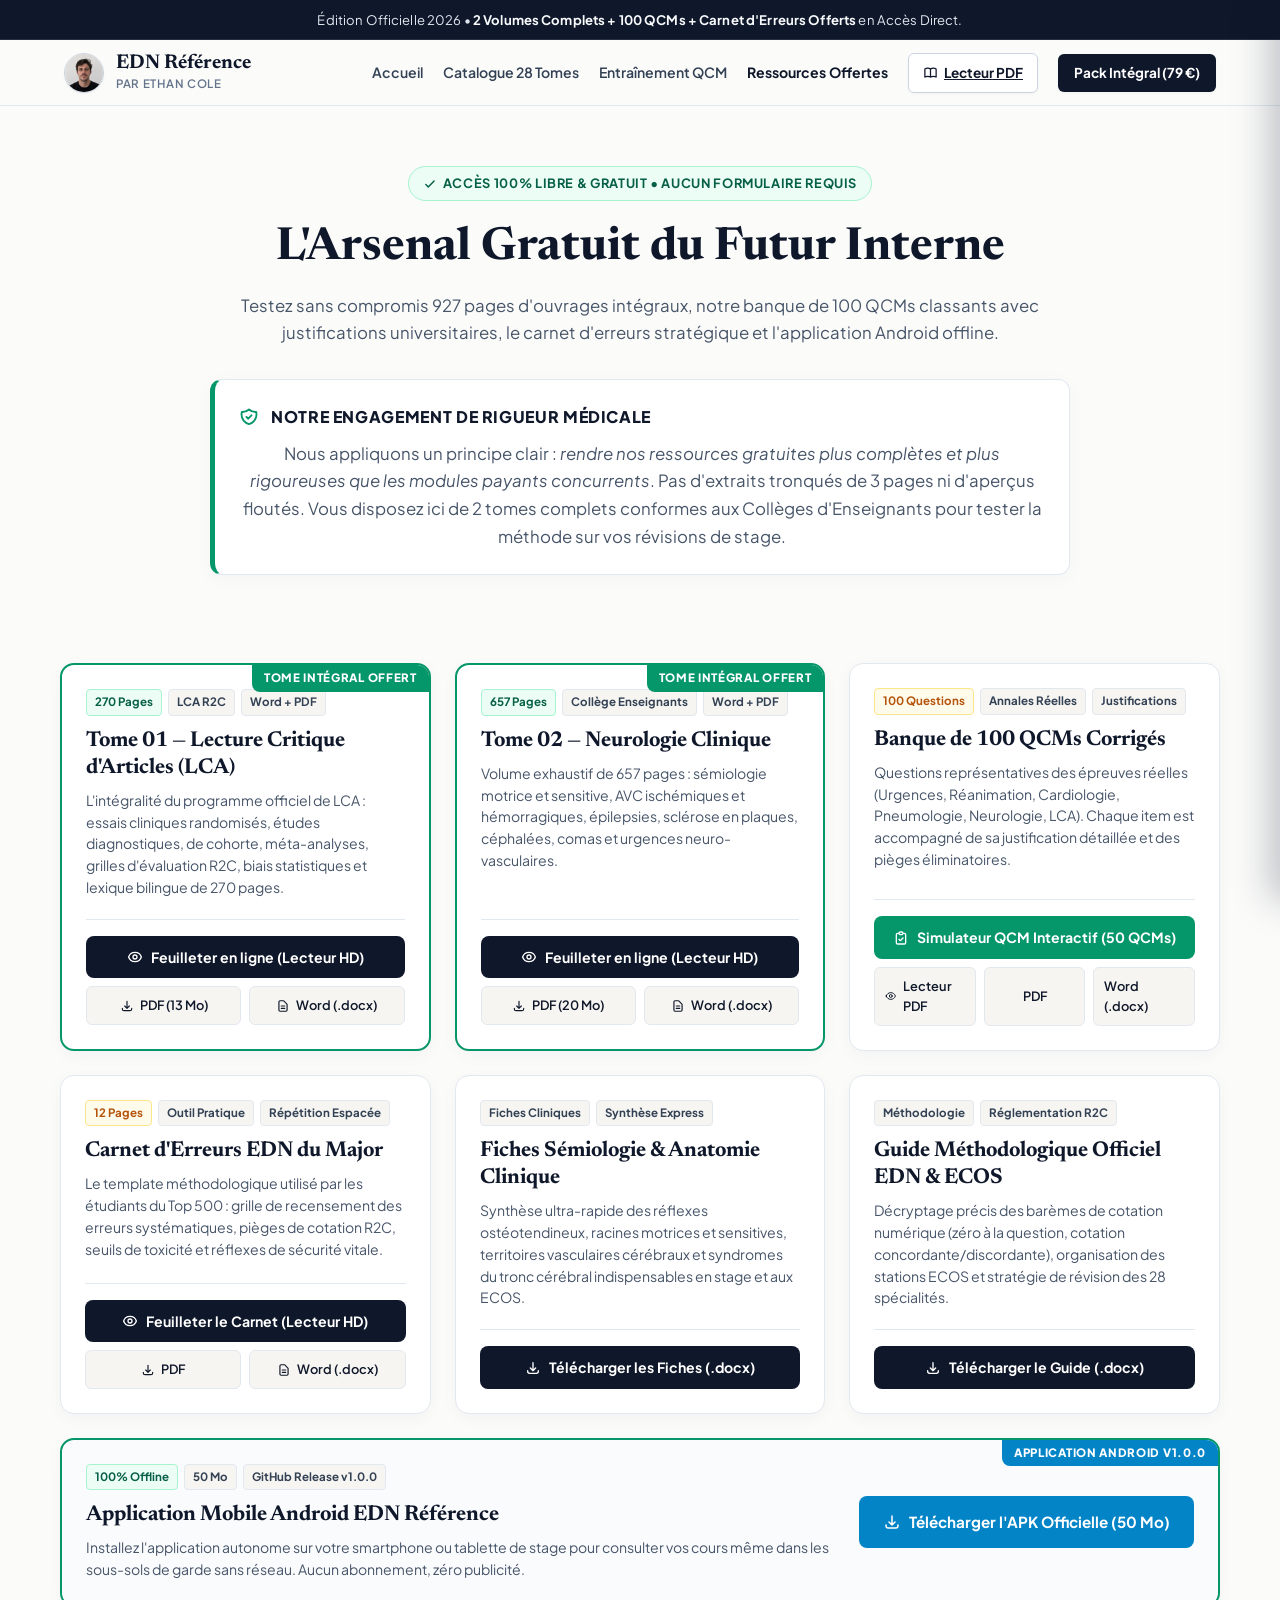
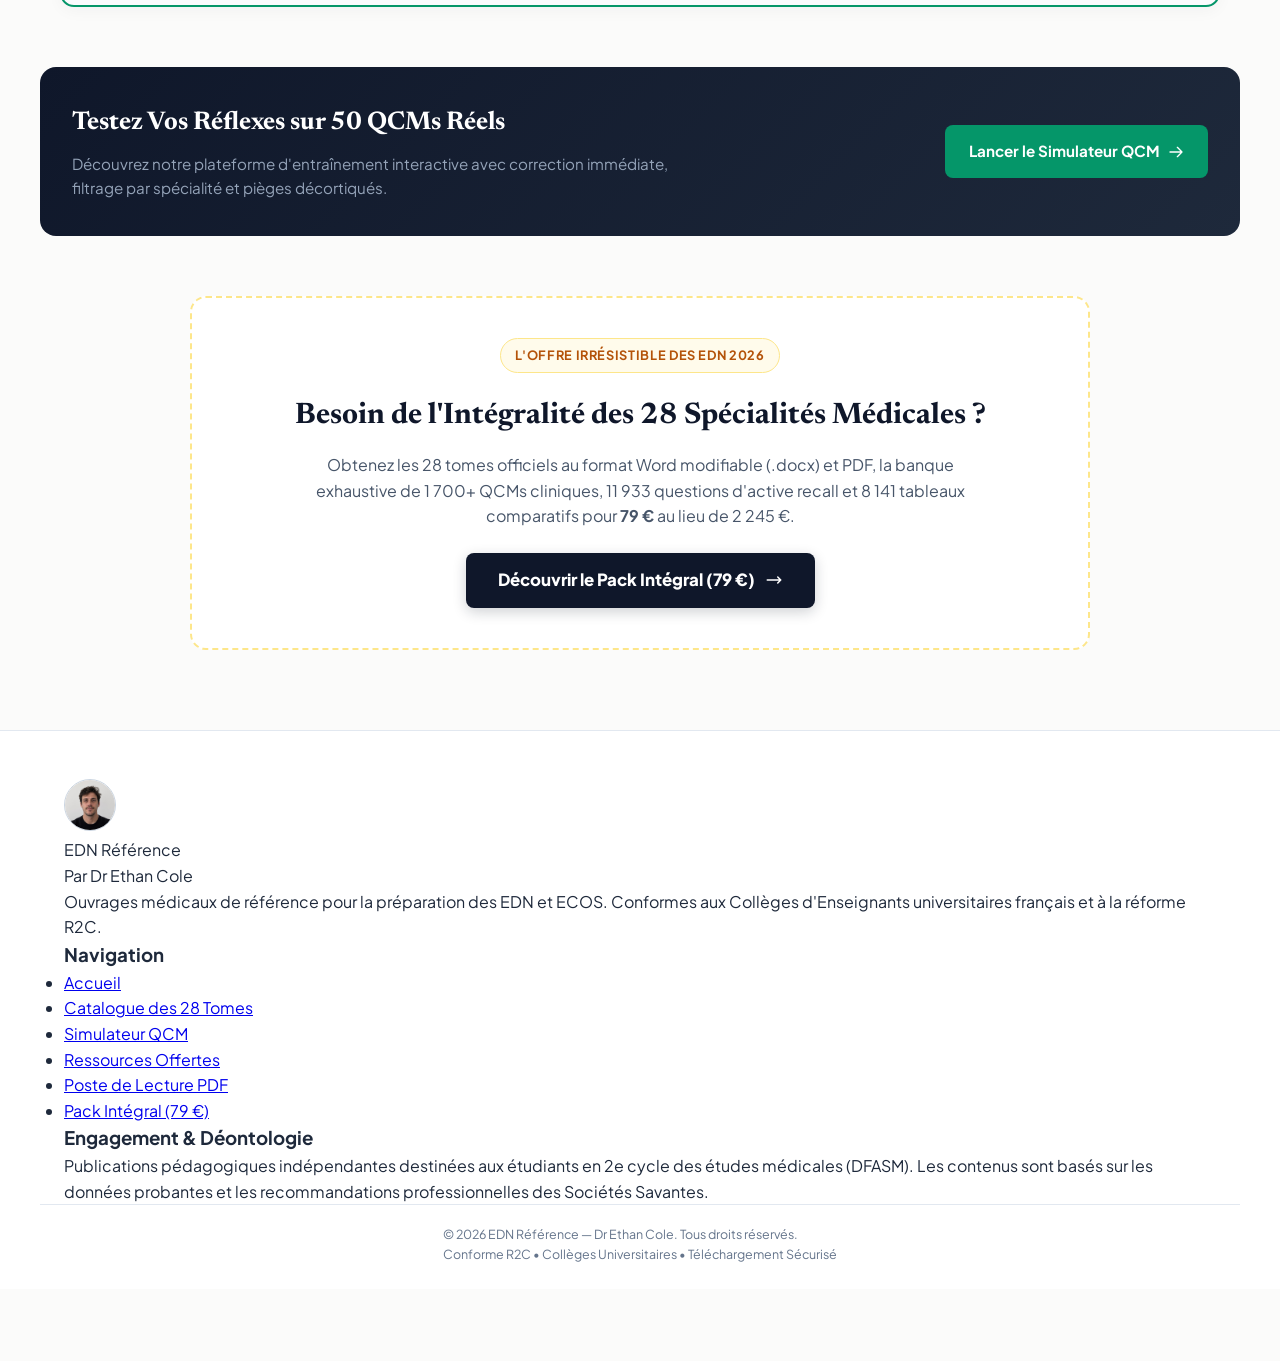
==== gratuit.html @ 56cd0f2c "feat: complete multi-page architecture with dedicated reader, catalogue, qcm, gratuit, and Hormozi p" ====
<!DOCTYPE html>
<html lang="fr">
<head>
  <meta charset="UTF-8">
  <meta name="viewport" content="width=device-width, initial-scale=1.0">
  <title>Ressources Médicales Gratuites EDN & ECOS 2026 | Ethan Cole</title>
  <meta name="description" content="Téléchargez gratuitement 2 tomes intégraux (Tome 1 LCA 270p, Tome 2 Neurologie 657p), la banque de 100 QCMs corrigés, le carnet d'erreurs et l'APK Android hors-ligne.">
  <link rel="canonical" href="https://edn-store.vercel.app/gratuit">
  <meta name="robots" content="index, follow">

  <!-- Favicon -->
  <link rel="icon" type="image/x-icon" href="/favicon.ico">

  <!-- Open Graph -->
  <meta property="og:type" content="website">
  <meta property="og:url" content="https://edn-store.vercel.app/gratuit">
  <meta property="og:title" content="Ressources Médicales Gratuites EDN & ECOS 2026 — 2 Tomes Offerts">
  <meta property="og:description" content="2 volumes intégraux conformes aux Collèges (LCA 270p + Neuro 657p), 100 QCMs classants et Carnet d'Erreurs en téléchargement libre.">
  <meta property="og:image" content="https://edn-store.vercel.app/logo.jpg">

  <!-- Fonts -->
  <link rel="preconnect" href="https://fonts.googleapis.com">
  <link rel="preconnect" href="https://fonts.gstatic.com" crossorigin>
  <link href="https://fonts.googleapis.com/css2?family=Newsreader:ital,opsz,wght@0,6..72,400;0,6..72,600;0,6..72,700;1,6..72,400&family=Plus+Jakarta+Sans:wght@400;500;600;700;800&display=swap" rel="stylesheet">

  <link rel="stylesheet" href="style.css">

  <style>
    .free-hero {
      text-align: center;
      padding: 60px 20px 40px;
      max-width: 900px;
      margin: 0 auto;
    }
    .free-badge-pill {
      display: inline-flex;
      align-items: center;
      gap: 6px;
      background: var(--emerald-light);
      color: var(--emerald-dark);
      border: 1px solid var(--emerald-border);
      padding: 6px 14px;
      border-radius: 20px;
      font-size: 0.8rem;
      font-weight: 700;
      text-transform: uppercase;
      letter-spacing: 0.05em;
      margin-bottom: 20px;
    }
    .free-hero h1 {
      font-family: var(--font-serif);
      font-size: clamp(2rem, 4vw, 2.85rem);
      color: var(--navy);
      font-weight: 700;
      line-height: 1.2;
      margin-bottom: 16px;
    }
    .free-hero p {
      font-size: 1.05rem;
      color: var(--ink-muted);
      line-height: 1.65;
    }

    .hormozi-callout {
      background: #FFFFFF;
      border: 1.5px solid var(--border);
      border-left: 5px solid var(--emerald);
      border-radius: 12px;
      padding: 24px;
      margin: 32px auto 48px;
      max-width: 960px;
      box-shadow: 0 4px 20px rgba(0,0,0,0.03);
    }
    .hormozi-callout-header {
      display: flex;
      align-items: center;
      gap: 12px;
      margin-bottom: 10px;
    }
    .hormozi-callout-title {
      font-weight: 800;
      color: var(--navy);
      font-size: 1rem;
      text-transform: uppercase;
      letter-spacing: 0.04em;
    }
    .hormozi-callout-text {
      color: var(--ink-muted);
      font-size: 0.92rem;
      line-height: 1.6;
    }

    .free-grid {
      display: grid;
      grid-template-columns: repeat(auto-fill, minmax(320px, 1fr));
      gap: 24px;
      max-width: 1200px;
      margin: 0 auto 60px;
      padding: 0 20px;
    }

    .free-card {
      background: var(--bg-card);
      border: 1px solid var(--border);
      border-radius: 14px;
      overflow: hidden;
      display: flex;
      flex-direction: column;
      box-shadow: 0 4px 16px rgba(15, 23, 42, 0.04);
      transition: transform 0.2s ease, box-shadow 0.2s ease, border-color 0.2s ease;
    }
    .free-card:hover {
      transform: translateY(-3px);
      box-shadow: 0 10px 28px rgba(15, 23, 42, 0.08);
      border-color: var(--border-dark);
    }
    .free-card.featured-card {
      border: 2px solid var(--emerald);
      position: relative;
    }
    .featured-badge-top {
      background: var(--emerald);
      color: #FFFFFF;
      font-size: 0.72rem;
      font-weight: 800;
      text-transform: uppercase;
      letter-spacing: 0.06em;
      padding: 4px 12px;
      position: absolute;
      top: 0;
      right: 0;
      border-bottom-left-radius: 8px;
    }

    .free-card-body {
      padding: 24px;
      display: flex;
      flex-direction: column;
      flex: 1;
    }
    .free-card-tags {
      display: flex;
      flex-wrap: wrap;
      gap: 6px;
      margin-bottom: 12px;
    }
    .free-tag {
      font-size: 0.72rem;
      font-weight: 700;
      padding: 3px 8px;
      border-radius: 4px;
      background: var(--bg-subtle);
      color: var(--navy-muted);
      border: 1px solid var(--border);
    }
    .free-tag.tag-emerald {
      background: var(--emerald-light);
      color: var(--emerald-dark);
      border-color: var(--emerald-border);
    }
    .free-tag.tag-gold {
      background: var(--gold-light);
      color: var(--gold);
      border-color: var(--gold-border);
    }

    .free-card-title {
      font-family: var(--font-serif);
      font-size: 1.35rem;
      font-weight: 700;
      color: var(--navy);
      line-height: 1.25;
      margin-bottom: 8px;
    }
    .free-card-desc {
      font-size: 0.88rem;
      color: var(--ink-muted);
      line-height: 1.55;
      margin-bottom: 20px;
      flex: 1;
    }

    .free-card-actions {
      display: flex;
      flex-direction: column;
      gap: 8px;
      border-top: 1px solid var(--border);
      padding-top: 16px;
    }
    .btn-free-read {
      display: inline-flex;
      align-items: center;
      justify-content: center;
      gap: 8px;
      background: var(--navy);
      color: #FFFFFF;
      font-weight: 700;
      font-size: 0.88rem;
      padding: 10px 16px;
      border-radius: 8px;
      text-decoration: none;
      transition: background 0.15s ease;
    }
    .btn-free-read:hover {
      background: var(--navy-light);
      color: #FFFFFF;
    }
    .btn-free-download-row {
      display: flex;
      gap: 8px;
    }
    .btn-free-dl {
      flex: 1;
      display: inline-flex;
      align-items: center;
      justify-content: center;
      gap: 6px;
      background: var(--bg-subtle);
      border: 1px solid var(--border);
      color: var(--navy);
      font-weight: 600;
      font-size: 0.8rem;
      padding: 8px 10px;
      border-radius: 6px;
      text-decoration: none;
      transition: all 0.15s ease;
    }
    .btn-free-dl:hover {
      background: #FFFFFF;
      border-color: var(--border-dark);
      color: var(--navy);
    }

    .banner-qcm-bridge {
      background: linear-gradient(135deg, #0F172A 0%, #1E293B 100%);
      color: #FFFFFF;
      border-radius: 16px;
      padding: 36px 32px;
      margin: 0 auto 60px;
      max-width: 1200px;
      display: flex;
      align-items: center;
      justify-content: space-between;
      gap: 24px;
      flex-wrap: wrap;
    }
    .banner-qcm-bridge h2 {
      font-family: var(--font-serif);
      font-size: 1.6rem;
      margin-bottom: 8px;
      color: #FFFFFF;
    }
    .banner-qcm-bridge p {
      color: #94A3B8;
      font-size: 0.95rem;
      max-width: 600px;
    }
    .btn-bridge-action {
      background: var(--emerald);
      color: #FFFFFF;
      font-weight: 700;
      font-size: 0.95rem;
      padding: 14px 24px;
      border-radius: 8px;
      text-decoration: none;
      display: inline-flex;
      align-items: center;
      gap: 8px;
      transition: background 0.15s ease;
    }
    .btn-bridge-action:hover {
      background: var(--emerald-dark);
      color: #FFFFFF;
    }

    .bridge-to-pack {
      background: #FFFFFF;
      border: 2px dashed var(--gold-border);
      border-radius: 16px;
      padding: 40px 28px;
      text-align: center;
      max-width: 900px;
      margin: 0 auto 80px;
    }
    .bridge-to-pack h2 {
      font-family: var(--font-serif);
      font-size: 1.85rem;
      color: var(--navy);
      margin-bottom: 12px;
    }
    .bridge-to-pack p {
      color: var(--ink-muted);
      font-size: 1rem;
      max-width: 680px;
      margin: 0 auto 24px;
      line-height: 1.6;
    }
    .btn-pack-highlight {
      display: inline-flex;
      align-items: center;
      gap: 10px;
      background: var(--navy);
      color: #FFFFFF;
      font-size: 1.05rem;
      font-weight: 800;
      padding: 14px 32px;
      border-radius: 8px;
      text-decoration: none;
      box-shadow: 0 4px 14px rgba(15, 23, 42, 0.2);
      transition: all 0.15s ease;
    }
    .btn-pack-highlight:hover {
      background: var(--navy-light);
      transform: translateY(-2px);
      box-shadow: 0 6px 20px rgba(15, 23, 42, 0.25);
    }
  </style>
</head>
<body>

  <!-- Top Announcement Bar -->
  <div class="top-announcement">
    Édition Officielle 2026 • <strong>2 Volumes Complets + 100 QCMs + Carnet d'Erreurs Offerts</strong> en Accès Direct.
  </div>

  <!-- Header -->
  <header>
    <div class="header-inner">
      <a href="index.html" class="brand-link">
        <img src="logo.jpg" alt="Ethan Cole" class="brand-avatar">
        <div class="brand-meta">
          <span class="brand-name">EDN Référence</span>
          <span class="brand-sub">Par Ethan Cole</span>
        </div>
      </a>
      <nav class="header-nav">
        <a href="index.html" class="nav-link">Accueil</a>
        <a href="catalogue.html" class="nav-link">Catalogue 28 Tomes</a>
        <a href="qcm.html" class="nav-link">Entraînement QCM</a>
        <a href="gratuit.html" class="nav-link active" style="color: var(--navy); font-weight: 700;">Ressources Offertes</a>
        <a href="reader.html?doc=EDN-Tome-01-LCA-Offert.pdf" class="btn-header-pdf">
          <svg width="15" height="15" fill="none" stroke="currentColor" stroke-width="2" viewBox="0 0 24 24"><path stroke-linecap="round" stroke-linejoin="round" d="M12 6.253v13m0-13C10.832 5.477 9.246 5 7.5 5S4.168 5.477 3 6.253v13C4.168 18.477 5.754 18 7.5 18s3.332.477 4.5 1.253m0-13C13.168 5.477 14.754 5 16.5 5c1.747 0 3.332.477 4.5 1.253v13C19.832 18.477 18.247 18 16.5 18c-1.746 0-3.332.477-4.5 1.253"/></svg>
          Lecteur PDF
        </a>
        <a href="pack.html" class="btn-header-bundle">
          Pack Intégral (79 €)
        </a>
      </nav>
      <button class="mobile-menu-toggle" id="mobileMenuToggle" aria-label="Ouvrir le menu de navigation" aria-expanded="false" onclick="toggleMobileDrawer()">
        <span class="hamburger-line"></span>
        <span class="hamburger-line"></span>
        <span class="hamburger-line"></span>
      </button>
    </div>
  </header>

  <!-- Mobile Drawer Backdrop -->
  <div class="mobile-drawer-backdrop" id="mobileDrawerBackdrop" onclick="closeMobileDrawer()"></div>
  <aside class="mobile-drawer" id="mobileDrawer" role="dialog" aria-modal="true" aria-label="Menu de navigation mobile">
    <div class="mobile-drawer-header">
      <div class="brand-meta">
        <span class="brand-name">EDN Référence</span>
        <span class="brand-sub">Par Ethan Cole</span>
      </div>
      <button class="mobile-drawer-close" onclick="closeMobileDrawer()" aria-label="Fermer le menu">&times;</button>
    </div>
    <nav class="mobile-drawer-links">
      <a href="index.html" class="mobile-nav-link" onclick="closeMobileDrawer()">Accueil</a>
      <a href="catalogue.html" class="mobile-nav-link" onclick="closeMobileDrawer()">Catalogue 28 Tomes</a>
      <a href="qcm.html" class="mobile-nav-link" onclick="closeMobileDrawer()">Entraînement QCM</a>
      <a href="gratuit.html" class="mobile-nav-link active" onclick="closeMobileDrawer()">Ressources Offertes</a>
      <a href="reader.html?doc=EDN-Tome-01-LCA-Offert.pdf" class="mobile-nav-pdf-btn" onclick="closeMobileDrawer()">Lecteur PDF Intégré</a>
    </nav>
    <div style="padding: 20px 18px; border-top: 1px solid var(--border);">
      <a href="pack.html" class="btn-header-bundle" style="width: 100%; justify-content: center; padding: 12px;">Pack Intégral (79 €)</a>
      <p style="font-size: 0.75rem; color: var(--ink-faint); text-align: center; margin-top: 10px;">Accès Immédiat • 28 Tomes Word + PDF</p>
    </div>
  </aside>

  <!-- Hero Section -->
  <section class="free-hero">
    <div class="free-badge-pill">
      <svg width="14" height="14" fill="none" stroke="currentColor" stroke-width="2.5" viewBox="0 0 24 24"><path stroke-linecap="round" stroke-linejoin="round" d="M5 13l4 4L19 7"/></svg>
      Accès 100% Libre & Gratuit • Aucun Formulaire Requis
    </div>
    <h1>L'Arsenal Gratuit du Futur Interne</h1>
    <p>
      Testez sans compromis 927 pages d'ouvrages intégraux, notre banque de 100 QCMs classants avec justifications universitaires, le carnet d'erreurs stratégique et l'application Android offline.
    </p>

    <!-- Hormozi Value Principle -->
    <div class="hormozi-callout">
      <div class="hormozi-callout-header">
        <svg width="20" height="20" fill="none" stroke="var(--emerald)" stroke-width="2.2" viewBox="0 0 24 24"><path stroke-linecap="round" stroke-linejoin="round" d="M9 12l2 2 4-4m5.618-4.016A11.955 11.955 0 0112 2.944a11.955 11.955 0 01-8.618 3.04A12.02 12.02 0 003 9c0 5.591 3.824 10.29 9 11.622 5.176-1.332 9-6.03 9-11.622 0-1.042-.133-2.052-.382-3.016z"/></svg>
        <span class="hormozi-callout-title">Notre Engagement de Rigueur Médicale</span>
      </div>
      <p class="hormozi-callout-text">
        Nous appliquons un principe clair : <em>rendre nos ressources gratuites plus complètes et plus rigoureuses que les modules payants concurrents</em>. Pas d'extraits tronqués de 3 pages ni d'aperçus floutés. Vous disposez ici de 2 tomes complets conformes aux Collèges d'Enseignants pour tester la méthode sur vos révisions de stage.
      </p>
    </div>
  </section>

  <!-- Free Resources Grid -->
  <main class="free-grid" id="freeGrid">

    <!-- Card 1: Tome 1 LCA -->
    <div class="free-card featured-card">
      <span class="featured-badge-top">Tome Intégral Offert</span>
      <div class="free-card-body">
        <div class="free-card-tags">
          <span class="free-tag tag-emerald">270 Pages</span>
          <span class="free-tag">LCA R2C</span>
          <span class="free-tag">Word + PDF</span>
        </div>
        <h2 class="free-card-title">Tome 01 — Lecture Critique d'Articles (LCA)</h2>
        <p class="free-card-desc">
          L'intégralité du programme officiel de LCA : essais cliniques randomisés, études diagnostiques, de cohorte, méta-analyses, grilles d'évaluation R2C, biais statistiques et lexique bilingue de 270 pages.
        </p>
        <div class="free-card-actions">
          <a href="reader.html?doc=EDN-Tome-01-LCA-Offert.pdf" class="btn-free-read">
            <svg width="16" height="16" fill="none" stroke="currentColor" stroke-width="2" viewBox="0 0 24 24"><path stroke-linecap="round" stroke-linejoin="round" d="M15 12a3 3 0 11-6 0 3 3 0 016 0z"/><path stroke-linecap="round" stroke-linejoin="round" d="M2.458 12C3.732 7.943 7.523 5 12 5c4.478 0 8.268 2.943 9.542 7-1.274 4.057-5.064 7-9.542 7-4.477 0-8.268-2.943-9.542-7z"/></svg>
            Feuilleter en ligne (Lecteur HD)
          </a>
          <div class="btn-free-download-row">
            <a href="EDN-Tome-01-LCA-Offert.pdf" download class="btn-free-dl" title="Télécharger le PDF">
              <svg width="14" height="14" fill="none" stroke="currentColor" stroke-width="2" viewBox="0 0 24 24"><path stroke-linecap="round" stroke-linejoin="round" d="M4 16v1a3 3 0 003 3h10a3 3 0 003-3v-1m-4-4l-4 4m0 0l-4-4m4 4V4"/></svg>
              PDF (13 Mo)
            </a>
            <a href="EDN-Tome-01-LCA-Offert.docx" download class="btn-free-dl" title="Télécharger le Word modifiable">
              <svg width="14" height="14" fill="none" stroke="currentColor" stroke-width="2" viewBox="0 0 24 24"><path stroke-linecap="round" stroke-linejoin="round" d="M9 12h6m-6 4h6m2 5H7a2 2 0 01-2-2V5a2 2 0 012-2h5.586a1 1 0 01.707.293l5.414 5.414a1 1 0 01.293.707V19a2 2 0 01-2 2z"/></svg>
              Word (.docx)
            </a>
          </div>
        </div>
      </div>
    </div>

    <!-- Card 2: Tome 2 Neurologie -->
    <div class="free-card featured-card">
      <span class="featured-badge-top">Tome Intégral Offert</span>
      <div class="free-card-body">
        <div class="free-card-tags">
          <span class="free-tag tag-emerald">657 Pages</span>
          <span class="free-tag">Collège Enseignants</span>
          <span class="free-tag">Word + PDF</span>
        </div>
        <h2 class="free-card-title">Tome 02 — Neurologie Clinique</h2>
        <p class="free-card-desc">
          Volume exhaustif de 657 pages : sémiologie motrice et sensitive, AVC ischémiques et hémorragiques, épilepsies, sclérose en plaques, céphalées, comas et urgences neuro-vasculaires.
        </p>
        <div class="free-card-actions">
          <a href="reader.html?doc=EDN-Tome-02-Neurologie-Offert.pdf" class="btn-free-read">
            <svg width="16" height="16" fill="none" stroke="currentColor" stroke-width="2" viewBox="0 0 24 24"><path stroke-linecap="round" stroke-linejoin="round" d="M15 12a3 3 0 11-6 0 3 3 0 016 0z"/><path stroke-linecap="round" stroke-linejoin="round" d="M2.458 12C3.732 7.943 7.523 5 12 5c4.478 0 8.268 2.943 9.542 7-1.274 4.057-5.064 7-9.542 7-4.477 0-8.268-2.943-9.542-7z"/></svg>
            Feuilleter en ligne (Lecteur HD)
          </a>
          <div class="btn-free-download-row">
            <a href="EDN-Tome-02-Neurologie-Offert.pdf" download class="btn-free-dl" title="Télécharger le PDF">
              <svg width="14" height="14" fill="none" stroke="currentColor" stroke-width="2" viewBox="0 0 24 24"><path stroke-linecap="round" stroke-linejoin="round" d="M4 16v1a3 3 0 003 3h10a3 3 0 003-3v-1m-4-4l-4 4m0 0l-4-4m4 4V4"/></svg>
              PDF (20 Mo)
            </a>
            <a href="EDN-Tome-02-Neurologie-Offert.docx" download class="btn-free-dl" title="Télécharger le Word modifiable">
              <svg width="14" height="14" fill="none" stroke="currentColor" stroke-width="2" viewBox="0 0 24 24"><path stroke-linecap="round" stroke-linejoin="round" d="M9 12h6m-6 4h6m2 5H7a2 2 0 01-2-2V5a2 2 0 012-2h5.586a1 1 0 01.707.293l5.414 5.414a1 1 0 01.293.707V19a2 2 0 01-2 2z"/></svg>
              Word (.docx)
            </a>
          </div>
        </div>
      </div>
    </div>

    <!-- Card 3: 100 QCMs Corrigés -->
    <div class="free-card">
      <div class="free-card-body">
        <div class="free-card-tags">
          <span class="free-tag tag-gold">100 Questions</span>
          <span class="free-tag">Annales Réelles</span>
          <span class="free-tag">Justifications</span>
        </div>
        <h2 class="free-card-title">Banque de 100 QCMs Corrigés</h2>
        <p class="free-card-desc">
          Questions représentatives des épreuves réelles (Urgences, Réanimation, Cardiologie, Pneumologie, Neurologie, LCA). Chaque item est accompagné de sa justification détaillée et des pièges éliminatoires.
        </p>
        <div class="free-card-actions">
          <a href="qcm.html" class="btn-free-read" style="background: var(--emerald); border-color: var(--emerald);">
            <svg width="16" height="16" fill="none" stroke="currentColor" stroke-width="2" viewBox="0 0 24 24"><path stroke-linecap="round" stroke-linejoin="round" d="M9 5H7a2 2 0 00-2 2v12a2 2 0 002 2h10a2 2 0 002-2V7a2 2 0 00-2-2h-2M9 5a2 2 0 002 2h2a2 2 0 002-2M9 5a2 2 0 012-2h2a2 2 0 012 2m-6 9l2 2 4-4"/></svg>
            Simulateur QCM Interactif (50 QCMs)
          </a>
          <div class="btn-free-download-row">
            <a href="reader.html?doc=Banque-QCM-100-Questions-Corrigees.pdf" class="btn-free-dl" title="Feuilleter en ligne">
              <svg width="14" height="14" fill="none" stroke="currentColor" stroke-width="2" viewBox="0 0 24 24"><path stroke-linecap="round" stroke-linejoin="round" d="M15 12a3 3 0 11-6 0 3 3 0 016 0z"/><path stroke-linecap="round" stroke-linejoin="round" d="M2.458 12C3.732 7.943 7.523 5 12 5c4.478 0 8.268 2.943 9.542 7-1.274 4.057-5.064 7-9.542 7-4.477 0-8.268-2.943-9.542-7z"/></svg>
              Lecteur PDF
            </a>
            <a href="Banque-QCM-100-Questions-Corrigees.pdf" download class="btn-free-dl" title="Télécharger le PDF">
              PDF
            </a>
            <a href="Banque-QCM-100-Questions-Corrigees.docx" download class="btn-free-dl" title="Télécharger le Word">
              Word (.docx)
            </a>
          </div>
        </div>
      </div>
    </div>

    <!-- Card 4: Carnet d'Erreurs du Major -->
    <div class="free-card">
      <div class="free-card-body">
        <div class="free-card-tags">
          <span class="free-tag tag-gold">12 Pages</span>
          <span class="free-tag">Outil Pratique</span>
          <span class="free-tag">Répétition Espacée</span>
        </div>
        <h2 class="free-card-title">Carnet d'Erreurs EDN du Major</h2>
        <p class="free-card-desc">
          Le template méthodologique utilisé par les étudiants du Top 500 : grille de recensement des erreurs systématiques, pièges de cotation R2C, seuils de toxicité et réflexes de sécurité vitale.
        </p>
        <div class="free-card-actions">
          <a href="reader.html?doc=Carnet-d-Erreurs-EDN-Major-2025.pdf" class="btn-free-read">
            <svg width="16" height="16" fill="none" stroke="currentColor" stroke-width="2" viewBox="0 0 24 24"><path stroke-linecap="round" stroke-linejoin="round" d="M15 12a3 3 0 11-6 0 3 3 0 016 0z"/><path stroke-linecap="round" stroke-linejoin="round" d="M2.458 12C3.732 7.943 7.523 5 12 5c4.478 0 8.268 2.943 9.542 7-1.274 4.057-5.064 7-9.542 7-4.477 0-8.268-2.943-9.542-7z"/></svg>
            Feuilleter le Carnet (Lecteur HD)
          </a>
          <div class="btn-free-download-row">
            <a href="Carnet-d-Erreurs-EDN-Major-2025.pdf" download class="btn-free-dl">
              <svg width="14" height="14" fill="none" stroke="currentColor" stroke-width="2" viewBox="0 0 24 24"><path stroke-linecap="round" stroke-linejoin="round" d="M4 16v1a3 3 0 003 3h10a3 3 0 003-3v-1m-4-4l-4 4m0 0l-4-4m4 4V4"/></svg>
              PDF
            </a>
            <a href="Carnet-d-Erreurs-EDN-Major-2025.docx" download class="btn-free-dl">
              <svg width="14" height="14" fill="none" stroke="currentColor" stroke-width="2" viewBox="0 0 24 24"><path stroke-linecap="round" stroke-linejoin="round" d="M9 12h6m-6 4h6m2 5H7a2 2 0 01-2-2V5a2 2 0 012-2h5.586a1 1 0 01.707.293l5.414 5.414a1 1 0 01.293.707V19a2 2 0 01-2 2z"/></svg>
              Word (.docx)
            </a>
          </div>
        </div>
      </div>
    </div>

    <!-- Card 5: Fiches Sémiologie Neuro -->
    <div class="free-card">
      <div class="free-card-body">
        <div class="free-card-tags">
          <span class="free-tag">Fiches Cliniques</span>
          <span class="free-tag">Synthèse Express</span>
        </div>
        <h2 class="free-card-title">Fiches Sémiologie & Anatomie Clinique</h2>
        <p class="free-card-desc">
          Synthèse ultra-rapide des réflexes ostéotendineux, racines motrices et sensitives, territoires vasculaires cérébraux et syndromes du tronc cérébral indispensables en stage et aux ECOS.
        </p>
        <div class="free-card-actions">
          <a href="Fiches-Anatomie-Semiologie-Neurologie.docx" download class="btn-free-read">
            <svg width="16" height="16" fill="none" stroke="currentColor" stroke-width="2" viewBox="0 0 24 24"><path stroke-linecap="round" stroke-linejoin="round" d="M4 16v1a3 3 0 003 3h10a3 3 0 003-3v-1m-4-4l-4 4m0 0l-4-4m4 4V4"/></svg>
            Télécharger les Fiches (.docx)
          </a>
        </div>
      </div>
    </div>

    <!-- Card 6: Guide Méthodologique EDN & ECOS -->
    <div class="free-card">
      <div class="free-card-body">
        <div class="free-card-tags">
          <span class="free-tag">Méthodologie</span>
          <span class="free-tag">Réglementation R2C</span>
        </div>
        <h2 class="free-card-title">Guide Méthodologique Officiel EDN & ECOS</h2>
        <p class="free-card-desc">
          Décryptage précis des barèmes de cotation numérique (zéro à la question, cotation concordante/discordante), organisation des stations ECOS et stratégie de révision des 28 spécialités.
        </p>
        <div class="free-card-actions">
          <a href="Guide-Methodologique-EDN-ECOS-Offert.docx" download class="btn-free-read">
            <svg width="16" height="16" fill="none" stroke="currentColor" stroke-width="2" viewBox="0 0 24 24"><path stroke-linecap="round" stroke-linejoin="round" d="M4 16v1a3 3 0 003 3h10a3 3 0 003-3v-1m-4-4l-4 4m0 0l-4-4m4 4V4"/></svg>
            Télécharger le Guide (.docx)
          </a>
        </div>
      </div>
    </div>

    <!-- Card 7: Application Android APK -->
    <div class="free-card featured-card" style="grid-column: 1 / -1; background: #FAFBFD;">
      <span class="featured-badge-top" style="background: #0284C7;">Application Android v1.0.0</span>
      <div class="free-card-body" style="display: flex; flex-direction: row; gap: 24px; align-items: center; flex-wrap: wrap;">
        <div style="flex: 1; min-width: 280px;">
          <div class="free-card-tags">
            <span class="free-tag tag-emerald">100% Offline</span>
            <span class="free-tag">50 Mo</span>
            <span class="free-tag">GitHub Release v1.0.0</span>
          </div>
          <h2 class="free-card-title">Application Mobile Android EDN Référence</h2>
          <p class="free-card-desc" style="margin-bottom: 0;">
            Installez l'application autonome sur votre smartphone ou tablette de stage pour consulter vos cours même dans les sous-sols de garde sans réseau. Aucun abonnement, zéro publicité.
          </p>
        </div>
        <div>
          <a href="https://github.com/1khvled/edn-store/releases/download/v1.0.0/EDN-App-Android-Offline.apk" class="btn-free-read" style="background: #0284C7; padding: 14px 24px; font-size: 0.95rem;">
            <svg width="18" height="18" fill="none" stroke="currentColor" stroke-width="2" viewBox="0 0 24 24"><path stroke-linecap="round" stroke-linejoin="round" d="M4 16v1a3 3 0 003 3h10a3 3 0 003-3v-1m-4-4l-4 4m0 0l-4-4m4 4V4"/></svg>
            Télécharger l'APK Officielle (50 Mo)
          </a>
        </div>
      </div>
    </div>

  </main>

  <!-- Interactive QCM Bridge Banner -->
  <section style="padding: 0 20px;">
    <div class="banner-qcm-bridge">
      <div>
        <h2>Testez Vos Réflexes sur 50 QCMs Réels</h2>
        <p>
          Découvrez notre plateforme d'entraînement interactive avec correction immédiate, filtrage par spécialité et pièges décortiqués.
        </p>
      </div>
      <a href="qcm.html" class="btn-bridge-action">
        Lancer le Simulateur QCM
        <svg width="16" height="16" fill="none" stroke="currentColor" stroke-width="2" viewBox="0 0 24 24"><path stroke-linecap="round" stroke-linejoin="round" d="M14 5l7 7m0 0l-7 7m7-7H3"/></svg>
      </a>
    </div>
  </section>

  <!-- Bridge to Complete Pack (Hormozi Conversion) -->
  <section style="padding: 0 20px;">
    <div class="bridge-to-pack">
      <span class="free-badge-pill" style="background: var(--gold-light); color: var(--gold); border-color: var(--gold-border);">
        L'Offre Irrésistible des EDN 2026
      </span>
      <h2>Besoin de l'Intégralité des 28 Spécialités Médicales ?</h2>
      <p>
        Obtenez les 28 tomes officiels au format Word modifiable (.docx) et PDF, la banque exhaustive de 1 700+ QCMs cliniques, 11 933 questions d'active recall et 8 141 tableaux comparatifs pour <strong>79 €</strong> au lieu de 2 245 €.
      </p>
      <a href="pack.html" class="btn-pack-highlight">
        <span>Découvrir le Pack Intégral (79 €)</span>
        <svg width="18" height="18" fill="none" stroke="currentColor" stroke-width="2" viewBox="0 0 24 24"><path stroke-linecap="round" stroke-linejoin="round" d="M17 8l4 4m0 0l-4 4m4-4H3"/></svg>
      </a>
    </div>
  </section>

  <!-- Footer -->
  <footer class="site-footer">
    <div class="container footer-content">
      <div class="footer-col">
        <div class="footer-brand">
          <img src="logo.jpg" alt="Ethan Cole" class="footer-avatar">
          <div>
            <div class="footer-title">EDN Référence</div>
            <div class="footer-sub">Par Dr Ethan Cole</div>
          </div>
        </div>
        <p class="footer-bio">
          Ouvrages médicaux de référence pour la préparation des EDN et ECOS. Conformes aux Collèges d'Enseignants universitaires français et à la réforme R2C.
        </p>
      </div>

      <div class="footer-col">
        <h3 class="footer-heading">Navigation</h3>
        <ul class="footer-links">
          <li><a href="index.html">Accueil</a></li>
          <li><a href="catalogue.html">Catalogue des 28 Tomes</a></li>
          <li><a href="qcm.html">Simulateur QCM</a></li>
          <li><a href="gratuit.html">Ressources Offertes</a></li>
          <li><a href="reader.html?doc=EDN-Tome-01-LCA-Offert.pdf">Poste de Lecture PDF</a></li>
          <li><a href="pack.html">Pack Intégral (79 €)</a></li>
        </ul>
      </div>

      <div class="footer-col">
        <h3 class="footer-heading">Engagement & Déontologie</h3>
        <p class="footer-disclaimer">
          Publications pédagogiques indépendantes destinées aux étudiants en 2e cycle des études médicales (DFASM). Les contenus sont basés sur les données probantes et les recommandations professionnelles des Sociétés Savantes.
        </p>
      </div>
    </div>

    <div class="footer-bottom">
      <div class="container footer-bottom-inner">
        <div>© 2026 EDN Référence — Dr Ethan Cole. Tous droits réservés.</div>
        <div class="footer-trust-badges">
          <span>Conforme R2C</span> • <span>Collèges Universitaires</span> • <span>Téléchargement Sécurisé</span>
        </div>
      </div>
    </div>
  </footer>

  <script>
    function toggleMobileDrawer() {
      const drawer = document.getElementById('mobileDrawer');
      const backdrop = document.getElementById('mobileDrawerBackdrop');
      const toggle = document.getElementById('mobileMenuToggle');
      const isOpen = drawer.classList.contains('active');
      if (isOpen) {
        closeMobileDrawer();
      } else {
        drawer.classList.add('active');
        backdrop.classList.add('active');
        toggle.setAttribute('aria-expanded', 'true');
        document.body.style.overflow = 'hidden';
      }
    }
    function closeMobileDrawer() {
      const drawer = document.getElementById('mobileDrawer');
      const backdrop = document.getElementById('mobileDrawerBackdrop');
      const toggle = document.getElementById('mobileMenuToggle');
      if (drawer) drawer.classList.remove('active');
      if (backdrop) backdrop.classList.remove('active');
      if (toggle) toggle.setAttribute('aria-expanded', 'false');
      document.body.style.overflow = '';
    }
  </script>
</body>
</html>
---- style.css ----
/* ==========================================================================
       DESIGN SYSTEM: EDITORIAL LUXURY MEDICAL PUBLISHING (ETHAN COLE)
       ========================================================================== */
    :root {
      --bg-page: #FBFBFA;
      --bg-card: #FFFFFF;
      --bg-subtle: #F6F5F1;
      --bg-accent: #F1EFEA;
      
      --navy: #0F172A;
      --navy-light: #1E293B;
      --navy-muted: #334155;
      
      --ink: #1E293B;
      --ink-muted: #475569;
      --ink-faint: #64748B;
      
      --border: #E2E8F0;
      --border-dark: #CBD5E1;
      
      --gold: #B45309;
      --gold-light: #FFFBEB;
      --gold-border: #FDE68A;
      
      --emerald: #059669;
      --emerald-dark: #065F46;
      --emerald-light: #ECFDF5;
      --emerald-border: #A7F3D0;
      
      --crimson: #9F1239;
      --crimson-hover: #881337;
      
      --font-serif: 'Newsreader', Georgia, serif;
      --font-sans: 'Plus Jakarta Sans', -apple-system, BlinkMacSystemFont, 'Segoe UI', Roboto, sans-serif;
      
      --shadow-sm: 0 1px 3px rgba(15, 23, 42, 0.04);
      --shadow-md: 0 4px 16px -2px rgba(15, 23, 42, 0.06);
      --shadow-lg: 0 12px 32px -4px rgba(15, 23, 42, 0.08);
    }

    *, *::before, *::after {
      box-sizing: border-box;
      margin: 0;
      padding: 0;
    }

    html {
      scroll-behavior: smooth;
      -webkit-font-smoothing: antialiased;
      -moz-osx-font-smoothing: grayscale;
    }

    body {
      font-family: var(--font-sans);
      background-color: var(--bg-page);
      color: var(--ink);
      line-height: 1.6;
      overflow-x: hidden;
      padding-bottom: 72px;
    }

    /* --- Announcement Topbar --- */
    .top-announcement {
      background: var(--navy);
      color: #E2E8F0;
      font-size: 0.82rem;
      padding: 9px 16px;
      text-align: center;
      border-bottom: 1px solid rgba(255, 255, 255, 0.1);
      letter-spacing: 0.01em;
    }
    .top-announcement strong {
      color: #F8FAFC;
      font-weight: 700;
    }
    .top-announcement a {
      color: #38BDF8;
      text-decoration: underline;
      font-weight: 600;
      margin-left: 6px;
    }

    /* --- Header --- */
    header, .site-header {
      position: sticky;
      top: 0;
      z-index: 1000;
      background: rgba(251, 251, 250, 0.94);
      backdrop-filter: blur(12px);
      -webkit-backdrop-filter: blur(12px);
      border-bottom: 1px solid var(--border);
    }
    .header-inner, .header-container {
      max-width: 1200px;
      margin: 0 auto;
      padding: 12px 24px;
      display: flex;
      align-items: center;
      justify-content: space-between;
      gap: 16px;
    }
    .brand-link {
      display: flex;
      align-items: center;
      gap: 12px;
      text-decoration: none;
      color: inherit;
    }
    .brand-avatar {
      width: 40px;
      height: 40px;
      border-radius: 50%;
      object-fit: cover;
      border: 1.5px solid var(--border-dark);
      box-shadow: var(--shadow-sm);
    }
    .brand-meta {
      display: flex;
      flex-direction: column;
    }
    .brand-name {
      font-family: var(--font-serif);
      font-size: 1.25rem;
      font-weight: 700;
      color: var(--navy);
      line-height: 1.15;
    }
    .brand-sub {
      font-size: 0.72rem;
      color: var(--ink-faint);
      font-weight: 600;
      text-transform: uppercase;
      letter-spacing: 0.06em;
    }
    .header-nav, .nav-desktop {
      display: flex;
      align-items: center;
      gap: 20px;
    }
    .nav-link {
      font-size: 0.88rem;
      font-weight: 600;
      color: var(--navy-muted);
      text-decoration: none;
      transition: color 0.15s ease;
    }
    .nav-link:hover {
      color: var(--navy);
    }
    .btn-header-pdf, .nav-btn-outline {
      display: inline-flex;
      align-items: center;
      gap: 6px;
      background: #FFFFFF;
      border: 1px solid var(--border-dark);
      color: var(--navy);
      font-size: 0.85rem;
      font-weight: 700;
      padding: 8px 14px;
      border-radius: 6px;
      cursor: pointer;
      transition: all 0.15s ease;
      box-shadow: var(--shadow-sm);
    }
    .btn-header-pdf:hover, .nav-btn-outline:hover {
      background: var(--bg-subtle);
      border-color: var(--navy);
    }
    .btn-header-bundle, .nav-btn-primary {
      display: inline-flex;
      align-items: center;
      gap: 6px;
      background: var(--navy);
      color: #FFFFFF;
      font-size: 0.85rem;
      font-weight: 700;
      padding: 8px 16px;
      border-radius: 6px;
      text-decoration: none;
      transition: all 0.15s ease;
      box-shadow: var(--shadow-sm);
    }
    .btn-header-bundle:hover, .nav-btn-primary:hover {
      background: var(--navy-light);
      transform: translateY(-1px);
    }

    /* --- Container --- */
    .container {
      max-width: 1200px;
      margin: 0 auto;
      padding: 0 24px;
    }

    /* --- Hero Section --- */
    .hero-section {
      padding: 64px 0 40px;
      text-align: center;
    }
    .hero-pill {
      display: inline-flex;
      align-items: center;
      gap: 8px;
      background: var(--bg-card);
      border: 1px solid var(--border);
      border-radius: 20px;
      padding: 5px 14px;
      font-size: 0.78rem;
      font-weight: 700;
      color: var(--navy);
      text-transform: uppercase;
      letter-spacing: 0.05em;
      margin-bottom: 20px;
      box-shadow: var(--shadow-sm);
    }
    .hero-pill-dot {
      width: 7px;
      height: 7px;
      border-radius: 50%;
      background: var(--emerald);
    }
    .hero-title {
      font-family: var(--font-serif);
      font-size: 3.1rem;
      line-height: 1.15;
      color: var(--navy);
      font-weight: 700;
      max-width: 900px;
      margin: 0 auto 20px;
      letter-spacing: -0.01em;
    }
    .hero-desc {
      font-size: 1.12rem;
      color: var(--ink-muted);
      max-width: 760px;
      margin: 0 auto 36px;
      line-height: 1.6;
    }

    /* Stats Banner */
    .stats-strip {
      display: grid;
      grid-template-columns: repeat(4, 1fr);
      gap: 16px;
      max-width: 860px;
      margin: 0 auto 48px;
    }
    .stat-card {
      background: var(--bg-card);
      border: 1px solid var(--border);
      border-radius: 8px;
      padding: 16px 12px;
      text-align: center;
      box-shadow: var(--shadow-sm);
    }
    .stat-num {
      font-family: var(--font-serif);
      font-size: 1.7rem;
      font-weight: 700;
      color: var(--navy);
      line-height: 1.1;
      margin-bottom: 4px;
    }
    .stat-label {
      font-size: 0.74rem;
      color: var(--ink-faint);
      font-weight: 700;
      text-transform: uppercase;
      letter-spacing: 0.04em;
    }

    /* --- Free Arsenal Section (3x2 Unified Grid) --- */
    .section-lead-magnets {
      margin-bottom: 64px;
    }
    .arsenal-box {
      background: #FFFFFF;
      border: 1px solid var(--border-dark);
      border-radius: 12px;
      padding: 40px 36px;
      box-shadow: var(--shadow-md);
      position: relative;
    }
    .arsenal-badge {
      display: inline-flex;
      align-items: center;
      gap: 6px;
      background: var(--emerald-light);
      border: 1px solid var(--emerald-border);
      color: var(--emerald-dark);
      font-size: 0.76rem;
      font-weight: 800;
      padding: 5px 12px;
      border-radius: 20px;
      text-transform: uppercase;
      letter-spacing: 0.04em;
      margin-bottom: 14px;
    }
    .arsenal-header-title {
      font-family: var(--font-serif);
      font-size: 2rem;
      color: var(--navy);
      font-weight: 700;
      margin-bottom: 10px;
      line-height: 1.25;
    }
    .arsenal-header-desc {
      font-size: 1rem;
      color: var(--ink-muted);
      max-width: 760px;
      margin-bottom: 32px;
      line-height: 1.55;
    }

    .arsenal-grid {
      display: grid;
      grid-template-columns: repeat(3, 1fr);
      gap: 20px;
    }
    .arsenal-card {
      background: var(--bg-subtle);
      border: 1px solid var(--border);
      border-radius: 8px;
      padding: 24px 20px;
      display: flex;
      flex-direction: column;
      justify-content: space-between;
      transition: all 0.2s ease;
    }
    .arsenal-card:hover {
      transform: translateY(-2px);
      border-color: var(--navy);
      box-shadow: var(--shadow-md);
      background: #FFFFFF;
    }
    .card-top {
      margin-bottom: 18px;
    }
    .card-tag {
      display: inline-block;
      font-size: 0.72rem;
      font-weight: 800;
      padding: 2px 8px;
      border-radius: 4px;
      text-transform: uppercase;
      letter-spacing: 0.03em;
      margin-bottom: 10px;
      background: var(--bg-card);
      border: 1px solid var(--border);
      color: var(--navy);
    }
    .card-tag.tag-gift {
      background: var(--emerald-light);
      color: var(--emerald-dark);
      border-color: var(--emerald-border);
    }
    .card-title {
      font-family: var(--font-serif);
      font-size: 1.25rem;
      font-weight: 700;
      color: var(--navy);
      line-height: 1.3;
      margin-bottom: 8px;
    }
    .card-desc {
      font-size: 0.88rem;
      color: var(--ink-muted);
      line-height: 1.5;
    }
    
    .card-actions {
      display: flex;
      flex-direction: column;
      gap: 8px;
      border-top: 1px solid var(--border);
      padding-top: 16px;
    }
    .btn-card-primary {
      background: var(--navy);
      color: #FFFFFF;
      border: 1px solid var(--navy);
      font-size: 0.85rem;
      font-weight: 700;
      padding: 9px 14px;
      border-radius: 6px;
      cursor: pointer;
      display: inline-flex;
      align-items: center;
      justify-content: center;
      gap: 6px;
      text-decoration: none;
      transition: all 0.15s ease;
      width: 100%;
    }
    .btn-card-primary:hover {
      background: var(--navy-light);
    }
    .btn-card-secondary-row {
      display: flex;
      gap: 6px;
      flex-wrap: wrap;
    }
    .btn-card-pill {
      flex: 1;
      min-width: 65px;
      background: #FFFFFF;
      border: 1px solid var(--border);
      color: var(--ink-muted);
      font-size: 0.75rem;
      font-weight: 700;
      padding: 6px 8px;
      border-radius: 4px;
      text-align: center;
      text-decoration: none;
      transition: all 0.15s ease;
      display: flex;
      align-items: center;
      justify-content: center;
    }
    .btn-card-pill:hover {
      background: var(--navy);
      color: #FFFFFF;
      border-color: var(--navy);
    }

    /* --- Interactive QCM Simulator Section --- */
    .section-qcm {
      margin-bottom: 64px;
    }
    .qcm-box {
      background: #FFFFFF;
      border: 1px solid var(--border-dark);
      border-radius: 12px;
      padding: 40px 36px;
      box-shadow: var(--shadow-md);
      position: relative;
    }
    .qcm-box::before {
      content: "";
      position: absolute;
      top: 0;
      left: 0;
      right: 0;
      height: 4px;
      background: linear-gradient(90deg, #0F172A, #B45309, #059669);
      border-radius: 12px 12px 0 0;
    }
    .qcm-head-flex {
      display: flex;
      align-items: flex-start;
      justify-content: space-between;
      gap: 16px;
      margin-bottom: 24px;
      flex-wrap: wrap;
    }
    .qcm-title {
      font-family: var(--font-serif);
      font-size: 1.9rem;
      color: var(--navy);
      font-weight: 700;
      margin-top: 6px;
      margin-bottom: 6px;
    }
    .qcm-subtitle {
      font-size: 0.95rem;
      color: var(--ink-muted);
      max-width: 680px;
      line-height: 1.5;
    }
    .qcm-score-pill {
      background: var(--emerald-light);
      border: 1px solid var(--emerald-border);
      color: var(--emerald-dark);
      font-size: 0.88rem;
      font-weight: 800;
      padding: 6px 16px;
      border-radius: 20px;
      white-space: nowrap;
    }

    /* QCM Card */
    .qcm-interactive-card {
      background: var(--bg-subtle);
      border: 1px solid var(--border);
      border-radius: 8px;
      padding: 24px;
      margin-top: 12px;
    }
    .qcm-card-meta {
      display: flex;
      align-items: center;
      justify-content: space-between;
      border-bottom: 1px solid var(--border);
      padding-bottom: 12px;
      margin-bottom: 18px;
    }
    .qcm-meta-left {
      display: flex;
      align-items: center;
      gap: 10px;
    }
    .qcm-num-badge {
      font-size: 0.82rem;
      font-weight: 800;
      color: var(--navy);
      text-transform: uppercase;
      letter-spacing: 0.04em;
    }
    .qcm-spec-pill {
      background: #E2E8F0;
      color: var(--navy);
      font-size: 0.75rem;
      font-weight: 700;
      padding: 2px 8px;
      border-radius: 4px;
    }
    .qcm-source-label {
      font-size: 0.75rem;
      color: var(--ink-faint);
      font-weight: 600;
    }

    .qcm-prompt-text {
      font-family: var(--font-serif);
      font-size: 1.2rem;
      color: var(--navy);
      font-weight: 600;
      line-height: 1.45;
      margin-bottom: 22px;
    }

    .qcm-choices-grid {
      display: flex;
      flex-direction: column;
      gap: 10px;
      margin-bottom: 22px;
    }
    .qcm-choice {
      display: flex;
      align-items: flex-start;
      gap: 14px;
      background: #FFFFFF;
      border: 1px solid var(--border);
      border-radius: 6px;
      padding: 12px 16px;
      cursor: pointer;
      transition: all 0.15s ease;
      user-select: none;
    }
    .qcm-choice:hover {
      border-color: var(--navy-light);
      background: #FAFAFA;
    }
    .qcm-choice.selected {
      border-color: var(--navy);
      background: #F1F5F9;
    }
    .choice-badge {
      width: 28px;
      height: 28px;
      border-radius: 4px;
      background: var(--bg-subtle);
      border: 1px solid var(--border);
      color: var(--navy);
      font-weight: 800;
      font-size: 0.85rem;
      display: flex;
      align-items: center;
      justify-content: center;
      flex-shrink: 0;
      transition: all 0.15s ease;
    }
    .qcm-choice.selected .choice-badge {
      background: var(--navy);
      color: #FFFFFF;
      border-color: var(--navy);
    }
    .choice-text-wrap {
      font-size: 0.94rem;
      color: var(--ink);
      line-height: 1.45;
      flex: 1;
    }

    /* Choice feedback states */
    .qcm-choice.correct {
      border-color: var(--emerald) !important;
      background: var(--emerald-light) !important;
    }
    .qcm-choice.correct .choice-badge {
      background: var(--emerald) !important;
      color: #fff !important;
      border-color: var(--emerald) !important;
    }
    .qcm-choice.incorrect {
      border-color: #EF4444 !important;
      background: #FEF2F2 !important;
    }
    .qcm-choice.incorrect .choice-badge {
      background: #EF4444 !important;
      color: #fff !important;
      border-color: #EF4444 !important;
    }
    .qcm-choice.missed {
      border-color: #F59E0B !important;
      background: #FFFBEB !important;
    }

    /* Explanation Box */
    .qcm-exp-panel {
      background: #FFFFFF;
      border: 1px solid var(--border-dark);
      border-radius: 6px;
      padding: 18px 20px;
      margin-bottom: 22px;
      animation: fadeIn 0.25s ease;
    }
    .exp-key-badge {
      font-size: 0.95rem;
      font-weight: 800;
      margin-bottom: 10px;
    }
    .exp-content {
      font-size: 0.9rem;
      color: var(--ink-muted);
      line-height: 1.6;
      white-space: pre-line;
    }

    .qcm-footer-actions {
      display: flex;
      align-items: center;
      justify-content: space-between;
      gap: 12px;
      flex-wrap: wrap;
    }
    .btn-qcm-val {
      background: var(--navy);
      color: #FFFFFF;
      border: none;
      padding: 10px 24px;
      font-size: 0.92rem;
      font-weight: 700;
      border-radius: 6px;
      cursor: pointer;
      transition: background 0.15s ease;
    }
    .btn-qcm-val:hover {
      background: var(--navy-light);
    }
    .btn-qcm-next {
      background: var(--emerald);
      color: #FFFFFF;
      border: none;
      padding: 10px 24px;
      font-size: 0.92rem;
      font-weight: 700;
      border-radius: 6px;
      cursor: pointer;
      transition: background 0.15s ease;
      display: inline-flex;
      align-items: center;
      gap: 6px;
    }
    .btn-qcm-next:hover {
      background: var(--emerald-dark);
    }

    /* --- Grand Slam 79 € Bundle Section --- */
    .section-bundle {
      margin-bottom: 64px;
    }
    .bundle-wrapper {
      background: #FFFFFF;
      border: 1px solid var(--border-dark);
      border-radius: 12px;
      padding: 44px 40px;
      box-shadow: var(--shadow-lg);
      display: grid;
      grid-template-columns: 1.25fr 0.75fr;
      gap: 40px;
      align-items: center;
    }
    .bundle-title {
      font-family: var(--font-serif);
      font-size: 2.1rem;
      color: var(--navy);
      font-weight: 700;
      line-height: 1.2;
      margin-bottom: 12px;
    }
    .bundle-desc {
      font-size: 1rem;
      color: var(--ink-muted);
      margin-bottom: 24px;
      line-height: 1.55;
    }
    .bundle-list {
      list-style: none;
      display: flex;
      flex-direction: column;
      gap: 12px;
    }
    .bundle-list-item {
      display: flex;
      align-items: flex-start;
      gap: 10px;
      font-size: 0.92rem;
      color: var(--navy);
      line-height: 1.45;
    }
    .bundle-check {
      color: var(--emerald);
      flex-shrink: 0;
      margin-top: 2px;
    }
    .bonus-tag {
      display: inline-block;
      background: var(--gold-light);
      border: 1px solid var(--gold-border);
      color: var(--gold);
      font-size: 0.72rem;
      font-weight: 800;
      padding: 1px 6px;
      border-radius: 4px;
      margin-left: 6px;
      text-transform: uppercase;
    }

    /* Pricing Card Right */
    .bundle-pricing-card {
      background: var(--bg-subtle);
      border: 1px solid var(--border);
      border-radius: 10px;
      padding: 32px 28px;
      text-align: center;
    }
    .pricing-anchor {
      font-size: 0.85rem;
      color: var(--ink-faint);
      font-weight: 700;
      text-transform: uppercase;
      letter-spacing: 0.05em;
      margin-bottom: 8px;
    }
    .pricing-main-price {
      display: flex;
      align-items: baseline;
      justify-content: center;
      gap: 12px;
      margin-bottom: 10px;
    }
    .curr-price {
      font-family: var(--font-serif);
      font-size: 3.5rem;
      font-weight: 700;
      color: var(--navy);
      line-height: 1;
    }
    .old-price {
      font-size: 1.6rem;
      color: var(--ink-faint);
      text-decoration: line-through;
    }
    .discount-pill {
      display: inline-block;
      background: var(--emerald-light);
      border: 1px solid var(--emerald-border);
      color: var(--emerald-dark);
      font-size: 0.8rem;
      font-weight: 800;
      padding: 4px 12px;
      border-radius: 20px;
      margin-bottom: 24px;
    }
    .btn-buy-grand-slam {
      background: var(--crimson);
      color: #FFFFFF;
      font-size: 1.05rem;
      font-weight: 800;
      padding: 14px 28px;
      border-radius: 8px;
      text-decoration: none;
      display: block;
      width: 100%;
      text-align: center;
      transition: all 0.15s ease;
      box-shadow: 0 4px 14px rgba(159, 18, 57, 0.25);
    }
    .btn-buy-grand-slam:hover {
      background: var(--crimson-hover);
      transform: translateY(-2px);
    }
    .guarantee-box {
      margin-top: 18px;
      font-size: 0.78rem;
      color: var(--ink-muted);
      line-height: 1.4;
      display: flex;
      align-items: center;
      justify-content: center;
      gap: 6px;
    }

    /* --- Catalog Section (28 Books) --- */
    .section-catalog {
      margin-bottom: 64px;
    }
    .catalog-header {
      display: flex;
      align-items: flex-end;
      justify-content: space-between;
      gap: 20px;
      margin-bottom: 28px;
      flex-wrap: wrap;
    }
    .catalog-title {
      font-family: var(--font-serif);
      font-size: 2rem;
      color: var(--navy);
      font-weight: 700;
      margin-bottom: 6px;
    }
    .catalog-sub {
      font-size: 0.95rem;
      color: var(--ink-muted);
    }

    /* Controls */
    .catalog-controls {
      display: flex;
      align-items: center;
      gap: 12px;
      flex-wrap: wrap;
      margin-bottom: 24px;
    }
    .catalog-search-input {
      flex: 1;
      min-width: 240px;
      background: #FFFFFF;
      border: 1px solid var(--border);
      border-radius: 6px;
      padding: 9px 14px;
      font-size: 0.88rem;
      color: var(--ink);
      outline: none;
      transition: border-color 0.15s ease;
    }
    .catalog-search-input:focus {
      border-color: var(--navy);
    }
    .filter-pills-wrap {
      display: flex;
      gap: 8px;
      flex-wrap: wrap;
    }
    .filter-btn {
      background: #FFFFFF;
      border: 1px solid var(--border);
      border-radius: 20px;
      padding: 6px 14px;
      font-size: 0.8rem;
      font-weight: 700;
      color: var(--ink-muted);
      cursor: pointer;
      transition: all 0.15s ease;
    }
    .filter-btn:hover {
      background: var(--bg-subtle);
      color: var(--navy);
    }
    .filter-btn.active {
      background: var(--navy);
      color: #FFFFFF;
      border-color: var(--navy);
    }

    /* Catalog Grid */
    .books-grid {
      display: grid;
      grid-template-columns: repeat(4, 1fr);
      gap: 24px;
    }
    .book-card {
      background: #FFFFFF;
      border: 1px solid var(--border);
      border-radius: 8px;
      overflow: hidden;
      display: flex;
      flex-direction: column;
      box-shadow: var(--shadow-sm);
      transition: all 0.2s ease;
    }
    .book-card:hover {
      transform: translateY(-3px);
      box-shadow: var(--shadow-md);
      border-color: var(--navy-muted);
    }
    .book-cover-wrap {
      width: 100%;
      aspect-ratio: 1600 / 2560;
      background: #E2E8F0;
      position: relative;
      overflow: hidden;
      cursor: pointer;
    }
    .book-cover-img {
      width: 100%;
      height: 100%;
      object-fit: cover;
      display: block;
      transition: transform 0.25s ease;
    }
    .book-card:hover .book-cover-img {
      transform: scale(1.02);
    }
    .book-info {
      padding: 16px;
      display: flex;
      flex-direction: column;
      flex: 1;
      justify-content: space-between;
    }
    .book-tome-badge {
      font-size: 0.7rem;
      font-weight: 800;
      color: var(--gold);
      text-transform: uppercase;
      letter-spacing: 0.04em;
      margin-bottom: 4px;
    }
    .book-title {
      font-family: var(--font-serif);
      font-size: 1.12rem;
      color: var(--navy);
      font-weight: 700;
      line-height: 1.3;
      margin-bottom: 6px;
    }
    .book-college {
      font-size: 0.78rem;
      color: var(--ink-faint);
      margin-bottom: 12px;
      line-height: 1.35;
    }
    .book-footer-actions {
      display: flex;
      flex-direction: column;
      gap: 8px;
      border-top: 1px solid var(--border);
      padding-top: 12px;
      margin-top: auto;
    }
    .btn-book-preview {
      background: #FFFFFF;
      border: 1px solid var(--border-dark);
      color: var(--navy);
      font-size: 0.8rem;
      font-weight: 700;
      padding: 7px 10px;
      border-radius: 6px;
      cursor: pointer;
      display: flex;
      align-items: center;
      justify-content: center;
      gap: 6px;
      transition: all 0.15s ease;
      width: 100%;
    }
    .btn-book-preview:hover {
      background: var(--navy);
      color: #FFFFFF;
      border-color: var(--navy);
    }
    .btn-book-buy {
      background: var(--navy);
      color: #FFFFFF;
      border: 1px solid var(--navy);
      font-size: 0.8rem;
      font-weight: 700;
      padding: 7px 10px;
      border-radius: 6px;
      text-decoration: none;
      display: flex;
      align-items: center;
      justify-content: center;
      gap: 6px;
      transition: all 0.15s ease;
      width: 100%;
    }
    .btn-book-buy:hover {
      background: var(--navy-light);
    }
    .btn-book-buy.gift-free {
      background: var(--emerald-dark);
      border-color: var(--emerald-dark);
    }

    /* --- Methodology Consensus Strip --- */
    .section-method {
      margin-bottom: 64px;
      display: grid;
      grid-template-columns: repeat(3, 1fr);
      gap: 20px;
    }
    .method-card {
      background: #FFFFFF;
      border: 1px solid var(--border);
      border-radius: 8px;
      padding: 24px;
      box-shadow: var(--shadow-sm);
    }
    .method-card-title {
      font-family: var(--font-serif);
      font-size: 1.15rem;
      font-weight: 700;
      color: var(--navy);
      margin-bottom: 8px;
    }
    .method-card-desc {
      font-size: 0.88rem;
      color: var(--ink-muted);
      line-height: 1.55;
    }

    /* --- FAQ Section --- */
    .section-faq {
      max-width: 860px;
      margin: 0 auto 64px;
    }
    .faq-title {
      font-family: var(--font-serif);
      font-size: 2rem;
      color: var(--navy);
      text-align: center;
      font-weight: 700;
      margin-bottom: 24px;
    }
    .faq-list {
      display: flex;
      flex-direction: column;
      gap: 12px;
    }
    .faq-item {
      background: #FFFFFF;
      border: 1px solid var(--border);
      border-radius: 8px;
      overflow: hidden;
    }
    .faq-question {
      padding: 16px 20px;
      display: flex;
      align-items: center;
      justify-content: space-between;
      cursor: pointer;
      font-weight: 700;
      font-size: 0.95rem;
      color: var(--navy);
      user-select: none;
    }
    .faq-answer {
      padding: 0 20px 16px;
      font-size: 0.9rem;
      color: var(--ink-muted);
      line-height: 1.6;
      display: none;
    }
    .faq-item.active .faq-answer {
      display: block;
    }

    /* --- Footer --- */
    footer {
      background: #FFFFFF;
      border-top: 1px solid var(--border);
      padding: 48px 0 24px;
    }
    .footer-inner {
      max-width: 1200px;
      margin: 0 auto;
      padding: 0 24px;
      display: grid;
      grid-template-columns: 1.2fr 0.8fr;
      gap: 40px;
      margin-bottom: 40px;
    }
    .footer-bio {
      display: flex;
      align-items: flex-start;
      gap: 16px;
    }
    .footer-avatar {
      width: 52px;
      height: 52px;
      border-radius: 50%;
      border: 1.5px solid var(--border-dark);
      flex-shrink: 0;
    }
    .footer-bio-h {
      font-family: var(--font-serif);
      font-size: 1.2rem;
      font-weight: 700;
      color: var(--navy);
      margin-bottom: 6px;
    }
    .footer-bio-p {
      font-size: 0.88rem;
      color: var(--ink-muted);
      line-height: 1.55;
    }
    .footer-bottom {
      max-width: 1200px;
      margin: 0 auto;
      padding: 20px 24px 0;
      border-top: 1px solid var(--border);
      display: flex;
      align-items: center;
      justify-content: space-between;
      font-size: 0.78rem;
      color: var(--ink-faint);
    }

    /* --- Dismissible Slim Sticky Bar --- */
    .sticky-bar {
      position: fixed;
      bottom: 0;
      left: 0;
      right: 0;
      height: 52px;
      background: rgba(15, 23, 42, 0.97);
      backdrop-filter: blur(10px);
      -webkit-backdrop-filter: blur(10px);
      border-top: 1px solid rgba(255, 255, 255, 0.15);
      z-index: 999;
      display: none;
      align-items: center;
      justify-content: space-between;
      padding: 0 24px;
      color: #FFFFFF;
      animation: slideUp 0.25s ease;
    }
    .sticky-bar.visible {
      display: flex;
    }
    .sticky-info {
      display: flex;
      align-items: center;
      gap: 12px;
      font-size: 0.88rem;
    }
    .sticky-price {
      font-family: var(--font-serif);
      font-size: 1.25rem;
      font-weight: 700;
      color: #38BDF8;
    }
    .sticky-actions {
      display: flex;
      align-items: center;
      gap: 10px;
    }
    .btn-sticky-buy {
      background: var(--crimson);
      color: #FFFFFF;
      font-size: 0.82rem;
      font-weight: 800;
      padding: 7px 16px;
      border-radius: 6px;
      text-decoration: none;
      transition: background 0.15s ease;
    }
    .btn-sticky-buy:hover {
      background: var(--crimson-hover);
    }
    .btn-sticky-close {
      background: transparent;
      border: none;
      color: #94A3B8;
      font-size: 1.3rem;
      cursor: pointer;
      line-height: 1;
      padding: 4px;
    }
    .btn-sticky-close:hover {
      color: #FFFFFF;
    }

    /* ==========================================================================
       REAL MOZILLA PDF.JS READER WORKSTATION
       ========================================================================== */
    .pdf-reader-modal {
      display: none;
      position: fixed;
      inset: 0;
      z-index: 99999;
      background: rgba(11, 15, 25, 0.96);
      backdrop-filter: blur(8px);
      -webkit-backdrop-filter: blur(8px);
      flex-direction: column;
      height: 100vh;
      width: 100vw;
      overflow: hidden;
      animation: fadeIn 0.2s ease;
    }
    .pdf-reader-modal.active {
      display: flex;
    }
    .pdf-topbar {
      height: 56px;
      background: #0F172A;
      border-bottom: 1px solid #334155;
      display: flex;
      align-items: center;
      justify-content: space-between;
      padding: 0 16px;
      color: #F8FAFC;
      flex-shrink: 0;
      gap: 12px;
      user-select: none;
    }
    .pdf-topbar-left {
      display: flex;
      align-items: center;
      gap: 12px;
      min-width: 0;
      flex: 1;
    }
    .pdf-doc-meta {
      min-width: 0;
    }
    .pdf-doc-title {
      font-family: var(--font-serif);
      font-size: 1.05rem;
      font-weight: 700;
      color: #F8FAFC;
      white-space: nowrap;
      overflow: hidden;
      text-overflow: ellipsis;
      margin: 0;
      line-height: 1.2;
    }
    .pdf-doc-sub {
      font-size: 0.74rem;
      color: #94A3B8;
      display: flex;
      align-items: center;
      gap: 8px;
      white-space: nowrap;
    }
    .pdf-doc-badge {
      display: inline-block;
      background: #065F46;
      color: #6EE7B7;
      font-size: 0.68rem;
      font-weight: 800;
      padding: 1px 6px;
      border-radius: 4px;
      text-transform: uppercase;
      letter-spacing: 0.03em;
    }
    .pdf-topbar-center {
      display: flex;
      align-items: center;
      gap: 8px;
      background: #1E293B;
      padding: 4px 10px;
      border-radius: 6px;
      border: 1px solid #334155;
      flex-shrink: 0;
    }
    .pdf-btn-nav {
      background: transparent;
      border: none;
      color: #CBD5E1;
      width: 28px;
      height: 28px;
      display: flex;
      align-items: center;
      justify-content: center;
      cursor: pointer;
      border-radius: 4px;
      transition: all 0.15s ease;
    }
    .pdf-btn-nav:hover:not(:disabled) {
      background: #334155;
      color: #FFFFFF;
    }
    .pdf-btn-nav:disabled {
      opacity: 0.35;
      cursor: not-allowed;
    }
    .pdf-page-indicator {
      display: flex;
      align-items: center;
      gap: 6px;
      font-size: 0.82rem;
      color: #CBD5E1;
      font-weight: 600;
    }
    .pdf-page-input {
      width: 44px;
      background: #0F172A;
      border: 1px solid #475569;
      color: #F8FAFC;
      font-size: 0.82rem;
      font-weight: 700;
      text-align: center;
      padding: 3px 0;
      border-radius: 4px;
      outline: none;
    }
    .pdf-page-input:focus {
      border-color: #38BDF8;
    }
    .pdf-topbar-right {
      display: flex;
      align-items: center;
      gap: 8px;
      flex-shrink: 0;
    }
    .pdf-btn-tool {
      background: #1E293B;
      border: 1px solid #334155;
      color: #CBD5E1;
      width: 32px;
      height: 32px;
      display: flex;
      align-items: center;
      justify-content: center;
      border-radius: 6px;
      cursor: pointer;
      transition: all 0.15s ease;
    }
    .pdf-btn-tool:hover {
      background: #334155;
      color: #FFFFFF;
    }
    .pdf-zoom-badge {
      font-size: 0.78rem;
      font-weight: 700;
      color: #CBD5E1;
      min-width: 44px;
      text-align: center;
    }
    .pdf-btn-download-top {
      display: inline-flex;
      align-items: center;
      gap: 6px;
      background: #0284C7;
      color: #FFFFFF;
      font-size: 0.8rem;
      font-weight: 700;
      padding: 6px 12px;
      border-radius: 6px;
      text-decoration: none;
      transition: background 0.15s ease;
    }
    .pdf-btn-download-top:hover {
      background: #0369A1;
    }
    .pdf-btn-buy-top {
      display: inline-flex;
      align-items: center;
      gap: 6px;
      background: var(--crimson);
      color: #FFFFFF;
      font-size: 0.8rem;
      font-weight: 700;
      padding: 6px 12px;
      border-radius: 6px;
      text-decoration: none;
      transition: background 0.15s ease;
    }
    .pdf-btn-buy-top:hover {
      background: var(--crimson-hover);
    }
    .pdf-btn-close-reader {
      background: transparent;
      border: none;
      color: #94A3B8;
      font-size: 1.7rem;
      line-height: 1;
      width: 34px;
      height: 34px;
      display: flex;
      align-items: center;
      justify-content: center;
      cursor: pointer;
      border-radius: 6px;
      transition: all 0.15s ease;
    }
    .pdf-btn-close-reader:hover {
      background: #EF4444;
      color: #FFFFFF;
    }

    /* Reader Main Workspace */
    .pdf-workspace {
      display: flex;
      flex: 1;
      overflow: hidden;
      position: relative;
    }
    .pdf-sidebar {
      width: 220px;
      background: #0F172A;
      border-right: 1px solid #1E293B;
      display: flex;
      flex-direction: column;
      flex-shrink: 0;
      transition: margin-left 0.25s ease;
    }
    .pdf-sidebar.collapsed {
      margin-left: -220px;
    }
    .pdf-sidebar-header {
      padding: 12px 14px;
      font-size: 0.75rem;
      font-weight: 800;
      color: #94A3B8;
      text-transform: uppercase;
      letter-spacing: 0.05em;
      border-bottom: 1px solid #1E293B;
      display: flex;
      justify-content: space-between;
      align-items: center;
    }
    .pdf-thumbnails-scroll {
      flex: 1;
      overflow-y: auto;
      padding: 10px;
      display: flex;
      flex-direction: column;
      gap: 8px;
    }
    .pdf-thumb-card {
      background: #1E293B;
      border: 1.5px solid transparent;
      border-radius: 6px;
      padding: 8px 10px;
      cursor: pointer;
      transition: all 0.15s ease;
      display: flex;
      align-items: center;
      justify-content: space-between;
      color: #CBD5E1;
    }
    .pdf-thumb-card:hover {
      background: #334155;
      color: #FFFFFF;
    }
    .pdf-thumb-card.active {
      border-color: #38BDF8;
      background: #0C4A6E;
      color: #FFFFFF;
    }
    .pdf-thumb-num {
      font-weight: 700;
      font-size: 0.8rem;
    }

    .pdf-viewport {
      flex: 1;
      overflow: auto;
      background: #1E293B;
      display: flex;
      justify-content: center;
      align-items: flex-start;
      padding: 24px;
      position: relative;
    }
    .pdf-canvas-container {
      position: relative;
      background: #FFFFFF;
      box-shadow: 0 10px 30px rgba(0, 0, 0, 0.4);
      border-radius: 4px;
      overflow: hidden;
      margin: 0 auto;
    }
    #pdfRenderCanvas {
      display: block;
      margin: 0 auto;
    }
    .pdf-spinner-overlay {
      position: absolute;
      inset: 0;
      background: rgba(15, 23, 42, 0.75);
      display: flex;
      flex-direction: column;
      align-items: center;
      justify-content: center;
      gap: 12px;
      color: #F8FAFC;
      z-index: 10;
      backdrop-filter: blur(4px);
    }
    .pdf-spinner {
      width: 36px;
      height: 36px;
      border: 3px solid rgba(255, 255, 255, 0.2);
      border-top-color: #38BDF8;
      border-radius: 50%;
      animation: spin 0.8s linear infinite;
    }

    /* Animations */
    @keyframes spin {
      to { transform: rotate(360deg); }
    }
    @keyframes fadeIn {
      from { opacity: 0; }
      to { opacity: 1; }
    }
    @keyframes slideUp {
      from { transform: translateY(100%); }
      to { transform: translateY(0); }
    }

    /* Responsive */
    @media (max-width: 1024px) {
      .hero-title { font-size: 2.5rem; }
      .arsenal-grid { grid-template-columns: repeat(2, 1fr); }
      .bundle-wrapper { grid-template-columns: 1fr; }
      .books-grid { grid-template-columns: repeat(3, 1fr); }
    }
    @media (max-width: 768px) {
      .hero-title { font-size: 2rem; }
      .stats-strip { grid-template-columns: repeat(2, 1fr); }
      .arsenal-grid { grid-template-columns: 1fr; }
      .books-grid { grid-template-columns: repeat(2, 1fr); }
      .section-method { grid-template-columns: 1fr; }
      .footer-inner { grid-template-columns: 1fr; }
      .pdf-sidebar { display: none !important; }
      .header-nav .nav-link { display: none; }
      .arsenal-box, .qcm-box, .bundle-wrapper { padding: 24px 18px; }
    }
    @media (max-width: 480px) {
      .books-grid { grid-template-columns: 1fr; }
    }

/* ==========================================================================
   MOBILE NAVIGATION DRAWER (< 768px)
   ========================================================================== */
.mobile-menu-toggle {
  display: none;
  flex-direction: column;
  justify-content: center;
  align-items: center;
  gap: 5px;
  background: transparent;
  border: 1px solid var(--border);
  border-radius: 8px;
  padding: 8px 10px;
  cursor: pointer;
  transition: all 0.2s ease;
}
.mobile-menu-toggle:hover {
  background: var(--bg-subtle);
  border-color: #CBD5E1;
}
.hamburger-line {
  display: block;
  width: 22px;
  height: 2px;
  background: var(--navy);
  border-radius: 2px;
  transition: transform 0.25s ease, opacity 0.2s ease;
}

.mobile-drawer-backdrop {
  position: fixed;
  inset: 0;
  background: rgba(15, 23, 42, 0.65);
  backdrop-filter: blur(4px);
  z-index: 1000;
  opacity: 0;
  visibility: hidden;
  transition: opacity 0.3s ease, visibility 0.3s ease;
}
.mobile-drawer-backdrop.active {
  opacity: 1;
  visibility: visible;
}

.mobile-drawer {
  position: fixed;
  top: 0;
  right: 0;
  bottom: 0;
  width: 320px;
  max-width: 85vw;
  background: #FFFFFF;
  box-shadow: -10px 0 35px rgba(15, 23, 42, 0.25);
  z-index: 1001;
  transform: translateX(100%);
  transition: transform 0.3s cubic-bezier(0.16, 1, 0.3, 1);
  display: flex;
  flex-direction: column;
  overflow-y: auto;
}
.mobile-drawer.active {
  transform: translateX(0);
}
.mobile-drawer-header {
  display: flex;
  align-items: center;
  justify-content: space-between;
  padding: 20px 22px;
  background: var(--navy);
  color: #FFFFFF;
}
.mobile-drawer-header .brand-name {
  font-family: var(--font-serif);
  font-size: 1.15rem;
  font-weight: 700;
  color: #FFFFFF;
}
.mobile-drawer-header .brand-sub {
  font-size: 0.75rem;
  color: #94A3B8;
  display: block;
}
.mobile-drawer-close {
  background: transparent;
  border: none;
  color: #FFFFFF;
  font-size: 1.8rem;
  line-height: 1;
  cursor: pointer;
  padding: 4px 8px;
  opacity: 0.8;
  transition: opacity 0.15s;
}
.mobile-drawer-close:hover {
  opacity: 1;
}
.mobile-drawer-links {
  display: flex;
  flex-direction: column;
  padding: 20px 18px;
  gap: 8px;
  flex: 1;
}
.mobile-nav-link, .mobile-nav-pdf-btn {
  display: flex;
  align-items: center;
  gap: 12px;
  padding: 13px 16px;
  border-radius: 8px;
  color: var(--navy);
  text-decoration: none;
  font-weight: 600;
  font-size: 0.95rem;
  background: var(--bg-card);
  border: 1px solid transparent;
  transition: all 0.2s ease;
  text-align: left;
  width: 100%;
  cursor: pointer;
  font-family: inherit;
}
.mobile-nav-link:hover, .mobile-nav-pdf-btn:hover {
  background: var(--bg-subtle);
  border-color: var(--border);
  color: var(--gold);
}
.mobile-nav-pdf-btn {
  color: #0284C7;
  background: #F0F9FF;
  border-color: #BAE6FD;
}
.mobile-drawer-footer {
  padding: 20px 18px 28px;
  border-top: 1px solid var(--border);
  background: var(--bg-subtle);
}
.btn-drawer-bundle {
  display: block;
  width: 100%;
  text-align: center;
  background: var(--gold);
  color: #FFFFFF;
  font-weight: 700;
  padding: 14px 18px;
  border-radius: 8px;
  text-decoration: none;
  box-shadow: 0 4px 12px rgba(180, 83, 9, 0.25);
  transition: background 0.2s;
}
.btn-drawer-bundle:hover {
  background: var(--gold-hover);
}
.drawer-guarantee-text {
  font-size: 0.75rem;
  color: var(--ink-faint);
  text-align: center;
  margin-top: 8px;
}

/* ==========================================================================
   INLINE EMAIL CAPTURE SECTION (NEWSLETTER CLINIQUE)
   ========================================================================== */
.section-email-capture {
  margin-bottom: 56px;
}
.email-box {
  background: linear-gradient(135deg, #FFFFFF 0%, #F8FAFC 100%);
  border: 1.5px solid var(--border);
  border-top: 3px solid var(--gold);
  border-radius: 14px;
  padding: 42px 36px;
  text-align: center;
  box-shadow: 0 10px 25px -5px rgba(15, 23, 42, 0.04);
  max-width: 860px;
  margin: 0 auto;
  position: relative;
  overflow: hidden;
}
.email-badge {
  display: inline-flex;
  align-items: center;
  gap: 6px;
  font-size: 0.78rem;
  font-weight: 700;
  text-transform: uppercase;
  letter-spacing: 0.05em;
  color: var(--gold);
  background: var(--gold-light);
  border: 1px solid var(--gold-border);
  padding: 4px 12px;
  border-radius: 9999px;
  margin-bottom: 14px;
}
.email-title {
  font-family: var(--font-serif);
  font-size: 1.85rem;
  font-weight: 600;
  color: var(--navy);
  line-height: 1.3;
  margin-bottom: 12px;
}
.email-desc {
  font-size: 0.98rem;
  color: var(--ink);
  line-height: 1.6;
  max-width: 680px;
  margin: 0 auto 24px;
}
.email-form {
  display: flex;
  gap: 10px;
  max-width: 580px;
  margin: 0 auto 12px;
  flex-wrap: wrap;
}
.email-input {
  flex: 1 1 300px;
  padding: 13px 18px;
  border: 1.5px solid var(--border);
  border-radius: 8px;
  font-size: 0.95rem;
  font-family: inherit;
  background: #FFFFFF;
  color: var(--navy);
  outline: none;
  transition: border-color 0.2s, box-shadow 0.2s;
}
.email-input:focus {
  border-color: var(--navy);
  box-shadow: 0 0 0 3px rgba(15, 23, 42, 0.1);
}
.btn-email-submit {
  padding: 13px 24px;
  background: var(--navy);
  color: #FFFFFF;
  border: none;
  border-radius: 8px;
  font-weight: 700;
  font-size: 0.95rem;
  cursor: pointer;
  transition: background 0.2s, transform 0.1s;
  white-space: nowrap;
  display: inline-flex;
  align-items: center;
  justify-content: center;
  gap: 8px;
  font-family: inherit;
}
.btn-email-submit:hover {
  background: var(--navy-light);
  transform: translateY(-1px);
}
.email-guarantee {
  font-size: 0.78rem;
  color: var(--ink-faint);
  margin: 0;
}
.email-success-badge {
  background: #ECFDF5;
  border: 1px solid #A7F3D0;
  color: #065F46;
  padding: 14px 20px;
  border-radius: 8px;
  font-size: 0.95rem;
  font-weight: 600;
  display: inline-flex;
  align-items: center;
  gap: 10px;
  margin-top: 10px;
}

/* ==========================================================================
   EXIT-INTENT MODAL POPUP
   ========================================================================== */
.exit-modal-backdrop {
  position: fixed;
  inset: 0;
  background: rgba(15, 23, 42, 0.72);
  backdrop-filter: blur(5px);
  z-index: 10000;
  display: none;
  align-items: center;
  justify-content: center;
  padding: 20px;
}
.exit-modal-backdrop.active {
  display: flex;
}
.exit-modal {
  background: #FFFFFF;
  border-radius: 16px;
  max-width: 550px;
  width: 100%;
  box-shadow: 0 25px 50px -12px rgba(15, 23, 42, 0.28);
  border: 1px solid var(--border);
  position: relative;
  overflow: hidden;
  animation: modalScaleIn 0.28s cubic-bezier(0.16, 1, 0.3, 1);
}
@keyframes modalScaleIn {
  from { opacity: 0; transform: scale(0.94); }
  to { opacity: 1; transform: scale(1); }
}
.exit-modal-top-accent {
  height: 5px;
  background: linear-gradient(90deg, var(--gold) 0%, #D97706 100%);
}
.exit-modal-content {
  padding: 32px 32px 28px;
  text-align: center;
}
.exit-close-btn {
  position: absolute;
  top: 12px;
  right: 16px;
  background: transparent;
  border: none;
  font-size: 1.7rem;
  line-height: 1;
  color: var(--ink-faint);
  cursor: pointer;
  padding: 4px;
  border-radius: 4px;
  transition: color 0.15s;
}
.exit-close-btn:hover {
  color: var(--navy);
}
.exit-modal-badge {
  display: inline-block;
  padding: 4px 12px;
  background: var(--gold-light);
  color: var(--gold);
  border: 1px solid var(--gold-border);
  border-radius: 9999px;
  font-size: 0.78rem;
  font-weight: 700;
  text-transform: uppercase;
  letter-spacing: 0.04em;
  margin-bottom: 14px;
}
.exit-modal-title {
  font-family: var(--font-serif);
  font-size: 1.65rem;
  color: var(--navy);
  font-weight: 600;
  line-height: 1.3;
  margin-bottom: 12px;
}
.exit-modal-desc {
  font-size: 0.95rem;
  color: var(--ink);
  line-height: 1.55;
  margin-bottom: 20px;
}
.exit-bonus-box {
  background: var(--bg-subtle);
  border: 1px solid var(--border);
  border-radius: 10px;
  padding: 16px;
  text-align: left;
  margin-bottom: 22px;
}
.exit-bonus-item {
  display: flex;
  align-items: center;
  gap: 10px;
  font-size: 0.88rem;
  color: var(--navy);
  font-weight: 600;
  margin-bottom: 8px;
}
.exit-bonus-item:last-child { margin-bottom: 0; }
.exit-bonus-icon {
  color: var(--emerald);
  flex-shrink: 0;
}
.btn-exit-download {
  display: inline-flex;
  align-items: center;
  justify-content: center;
  gap: 10px;
  width: 100%;
  padding: 14px 24px;
  background: var(--gold);
  color: #FFFFFF;
  text-decoration: none;
  font-weight: 700;
  font-size: 0.98rem;
  border-radius: 8px;
  box-shadow: 0 4px 14px rgba(180, 83, 9, 0.25);
  transition: background 0.2s, transform 0.1s;
}
.btn-exit-download:hover {
  background: var(--gold-hover);
  transform: translateY(-1px);
}
.exit-modal-dismiss {
  display: block;
  margin-top: 12px;
  background: transparent;
  border: none;
  color: var(--ink-faint);
  font-size: 0.82rem;
  cursor: pointer;
  text-decoration: underline;
  width: 100%;
}

/* ==========================================================================
   TESTIMONIALS & SOCIAL PROOF SECTION
   ========================================================================== */
.section-testimonials {
  margin-bottom: 56px;
}
.testimonials-header {
  text-align: center;
  max-width: 680px;
  margin: 0 auto 36px;
}
.testimonials-header-title {
  font-family: var(--font-serif);
  font-size: 2.1rem;
  font-weight: 600;
  color: var(--navy);
  margin-bottom: 10px;
}
.testimonials-header-desc {
  font-size: 1rem;
  color: var(--ink-muted);
}
.testimonials-grid {
  display: grid;
  grid-template-columns: repeat(3, 1fr);
  gap: 24px;
}
.testimonial-card {
  background: #FFFFFF;
  border: 1px solid var(--border);
  border-radius: 12px;
  padding: 28px 24px;
  display: flex;
  flex-direction: column;
  justify-content: space-between;
  box-shadow: 0 4px 6px -1px rgba(15, 23, 42, 0.04);
  transition: transform 0.2s, box-shadow 0.2s;
}
.testimonial-card:hover {
  transform: translateY(-3px);
  box-shadow: 0 10px 20px -3px rgba(15, 23, 42, 0.07);
  border-color: #CBD5E1;
}
.testimonial-stars {
  color: #F59E0B;
  font-size: 1.1rem;
  margin-bottom: 14px;
  letter-spacing: 2px;
}
.testimonial-quote {
  font-family: var(--font-serif);
  font-size: 1.05rem;
  line-height: 1.6;
  color: var(--navy);
  font-style: italic;
  margin-bottom: 22px;
  flex: 1;
}
.testimonial-author {
  display: flex;
  align-items: center;
  gap: 12px;
  border-top: 1px solid var(--border);
  padding-top: 16px;
}
.author-avatar {
  width: 44px;
  height: 44px;
  border-radius: 50%;
  background: var(--navy);
  color: #FFFFFF;
  display: flex;
  align-items: center;
  justify-content: center;
  font-weight: 700;
  font-size: 0.95rem;
  flex-shrink: 0;
}
.author-avatar.av-cardio { background: #BE123C; }
.author-avatar.av-dfasm { background: #0369A1; }
.author-avatar.av-interne { background: #047857; }
.author-name {
  font-weight: 700;
  font-size: 0.92rem;
  color: var(--navy);
}
.author-role {
  font-size: 0.78rem;
  color: var(--emerald);
  font-weight: 600;
}
.author-fac {
  font-size: 0.75rem;
  color: var(--ink-faint);
}

/* ==========================================================================
   ABOUT ETHAN COLE & EDITORIAL RIGOR SECTION
   ========================================================================== */
.section-about {
  margin-bottom: 56px;
  background: #FFFFFF;
  border: 1px solid var(--border);
  border-radius: 16px;
  padding: 48px 40px;
  box-shadow: 0 4px 6px -1px rgba(15, 23, 42, 0.03);
}
.about-grid {
  display: grid;
  grid-template-columns: 320px 1fr;
  gap: 48px;
  align-items: center;
}
.about-author-card {
  text-align: center;
  padding: 28px 24px;
  background: var(--bg-subtle);
  border-radius: 12px;
  border: 1px solid var(--border);
}
.about-author-img {
  width: 120px;
  height: 120px;
  border-radius: 50%;
  object-fit: cover;
  margin: 0 auto 16px;
  border: 3px solid var(--gold);
  box-shadow: 0 6px 16px rgba(180, 83, 9, 0.15);
}
.about-author-name {
  font-family: var(--font-serif);
  font-size: 1.4rem;
  font-weight: 700;
  color: var(--navy);
  margin-bottom: 4px;
}
.about-author-title {
  font-size: 0.82rem;
  color: var(--gold);
  font-weight: 700;
  text-transform: uppercase;
  letter-spacing: 0.05em;
  margin-bottom: 12px;
}
.about-author-badge {
  display: inline-block;
  padding: 4px 10px;
  background: rgba(5, 150, 105, 0.1);
  color: var(--emerald);
  border-radius: 6px;
  font-size: 0.75rem;
  font-weight: 600;
}
.about-pillars {
  display: flex;
  flex-direction: column;
  gap: 22px;
}
.about-pillar-title {
  font-family: var(--font-serif);
  font-size: 1.15rem;
  font-weight: 600;
  color: var(--navy);
  margin-bottom: 6px;
  display: flex;
  align-items: center;
  gap: 8px;
}
.about-pillar-desc {
  font-size: 0.92rem;
  color: var(--ink);
  line-height: 1.6;
}

/* ==========================================================================
   GUMROAD AFFILIATE BANNER (30% COMMISSION)
   ========================================================================== */
.section-affiliate {
  margin-bottom: 56px;
}
.affiliate-card {
  background: linear-gradient(135deg, var(--navy) 0%, #1E293B 100%);
  color: #FFFFFF;
  border-radius: 14px;
  padding: 38px 40px;
  display: flex;
  align-items: center;
  justify-content: space-between;
  gap: 32px;
  box-shadow: 0 15px 30px -5px rgba(15, 23, 42, 0.2);
  border: 1px solid rgba(255, 255, 255, 0.1);
}
.affiliate-badge {
  display: inline-block;
  padding: 4px 12px;
  background: rgba(180, 83, 9, 0.35);
  color: #FCD34D;
  border: 1px solid rgba(252, 211, 77, 0.3);
  border-radius: 9999px;
  font-size: 0.78rem;
  font-weight: 700;
  text-transform: uppercase;
  letter-spacing: 0.05em;
  margin-bottom: 12px;
}
.affiliate-title {
  font-family: var(--font-serif);
  font-size: 1.7rem;
  color: #FFFFFF;
  font-weight: 600;
  line-height: 1.3;
  margin-bottom: 8px;
}
.affiliate-desc {
  font-size: 0.95rem;
  color: #CBD5E1;
  line-height: 1.6;
  max-width: 620px;
}
.affiliate-cta-col {
  text-align: center;
  flex-shrink: 0;
}
.btn-affiliate {
  display: inline-flex;
  align-items: center;
  gap: 8px;
  background: var(--gold);
  color: #FFFFFF;
  font-weight: 700;
  font-size: 0.95rem;
  padding: 14px 24px;
  border-radius: 8px;
  text-decoration: none;
  box-shadow: 0 4px 14px rgba(0, 0, 0, 0.25);
  transition: background 0.2s, transform 0.1s;
  white-space: nowrap;
}
.btn-affiliate:hover {
  background: var(--gold-hover);
  transform: translateY(-1px);
}
.affiliate-note {
  display: block;
  font-size: 0.75rem;
  color: #94A3B8;
  margin-top: 8px;
}

/* ==========================================================================
   RESPONSIVE ENHANCEMENTS
   ========================================================================== */
@media (max-width: 1024px) {
  .testimonials-grid { grid-template-columns: 1fr; }
  .about-grid { grid-template-columns: 1fr; gap: 32px; }
  .affiliate-card { flex-direction: column; text-align: center; align-items: stretch; }
  .affiliate-desc { margin: 0 auto; }
}
@media (max-width: 768px) {
  .header-nav, .nav-desktop { display: none !important; }
  .mobile-menu-toggle { display: flex; }
  .section-about { padding: 32px 20px; }
  .affiliate-card { padding: 28px 20px; }
  .email-box { padding: 32px 20px; }
  .email-form { flex-direction: column; }
  .btn-email-submit { width: 100%; }
  .exit-modal-content { padding: 24px 18px; }
}
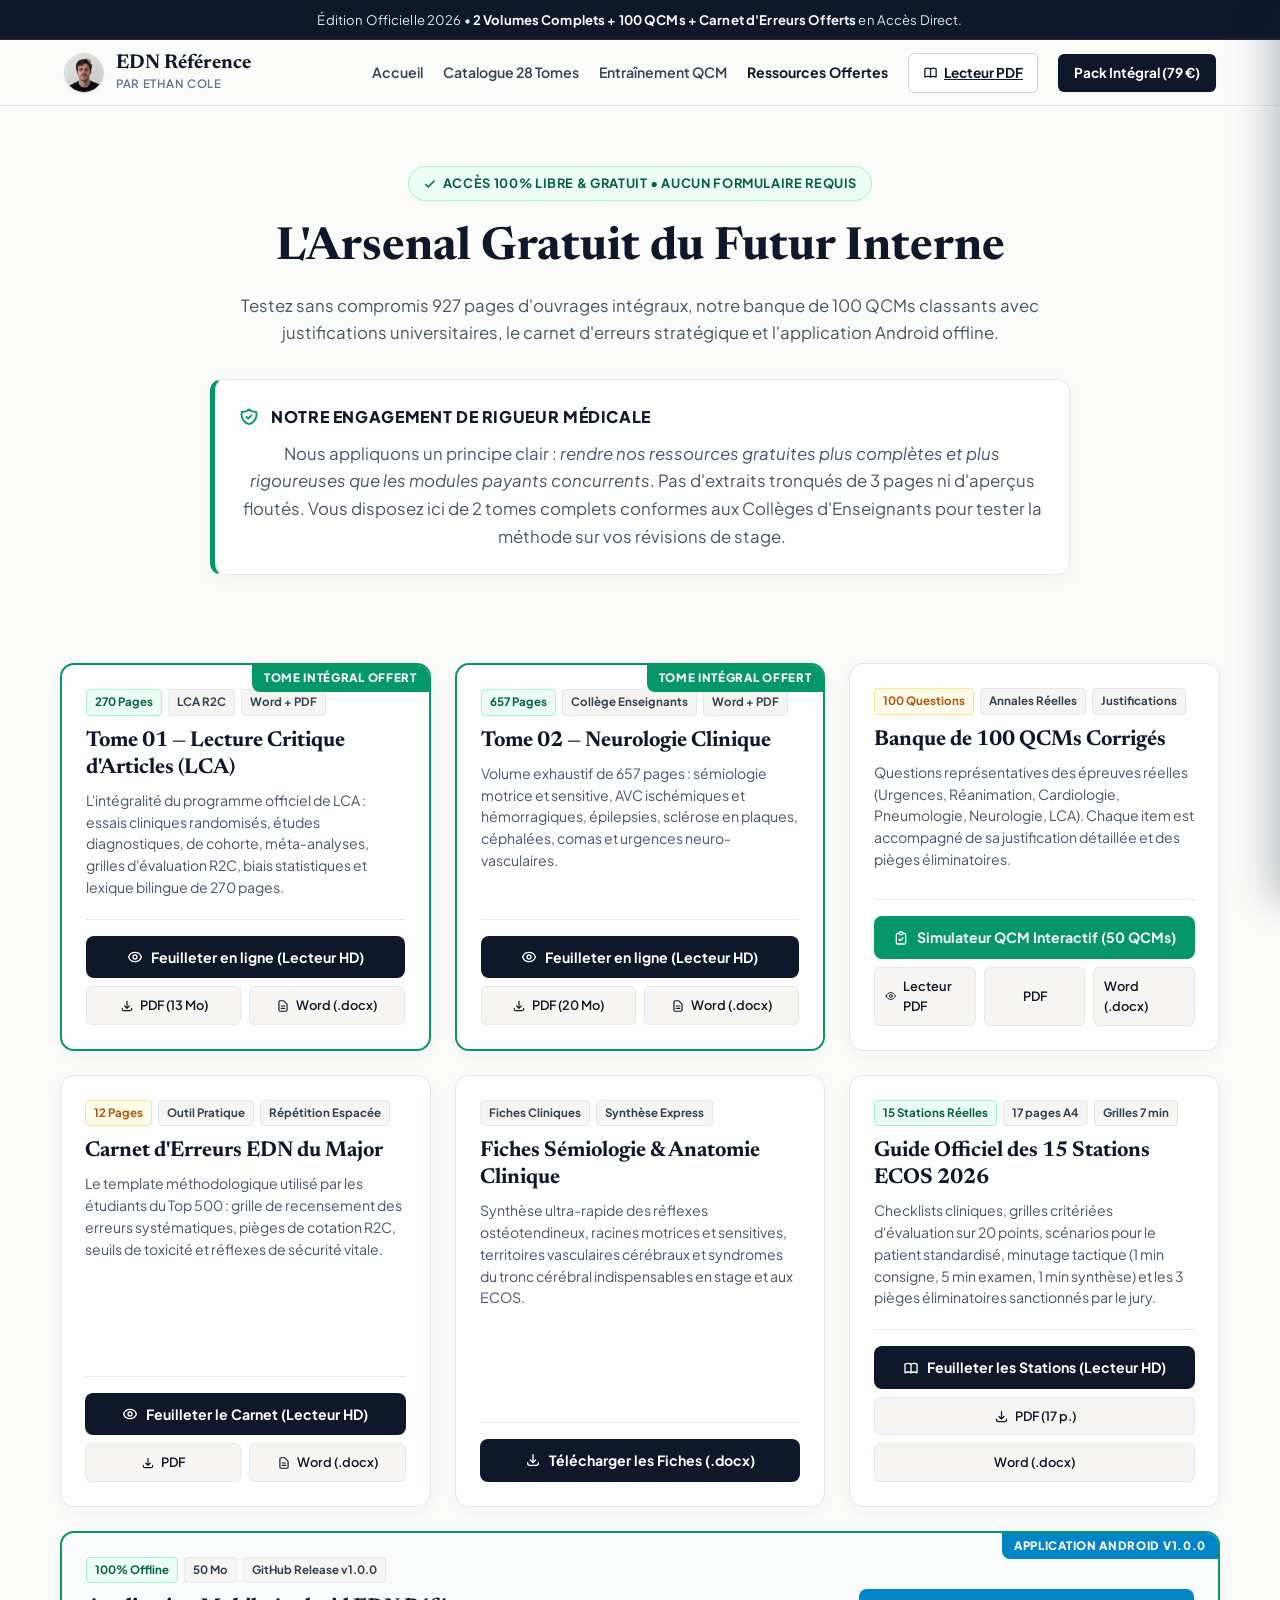
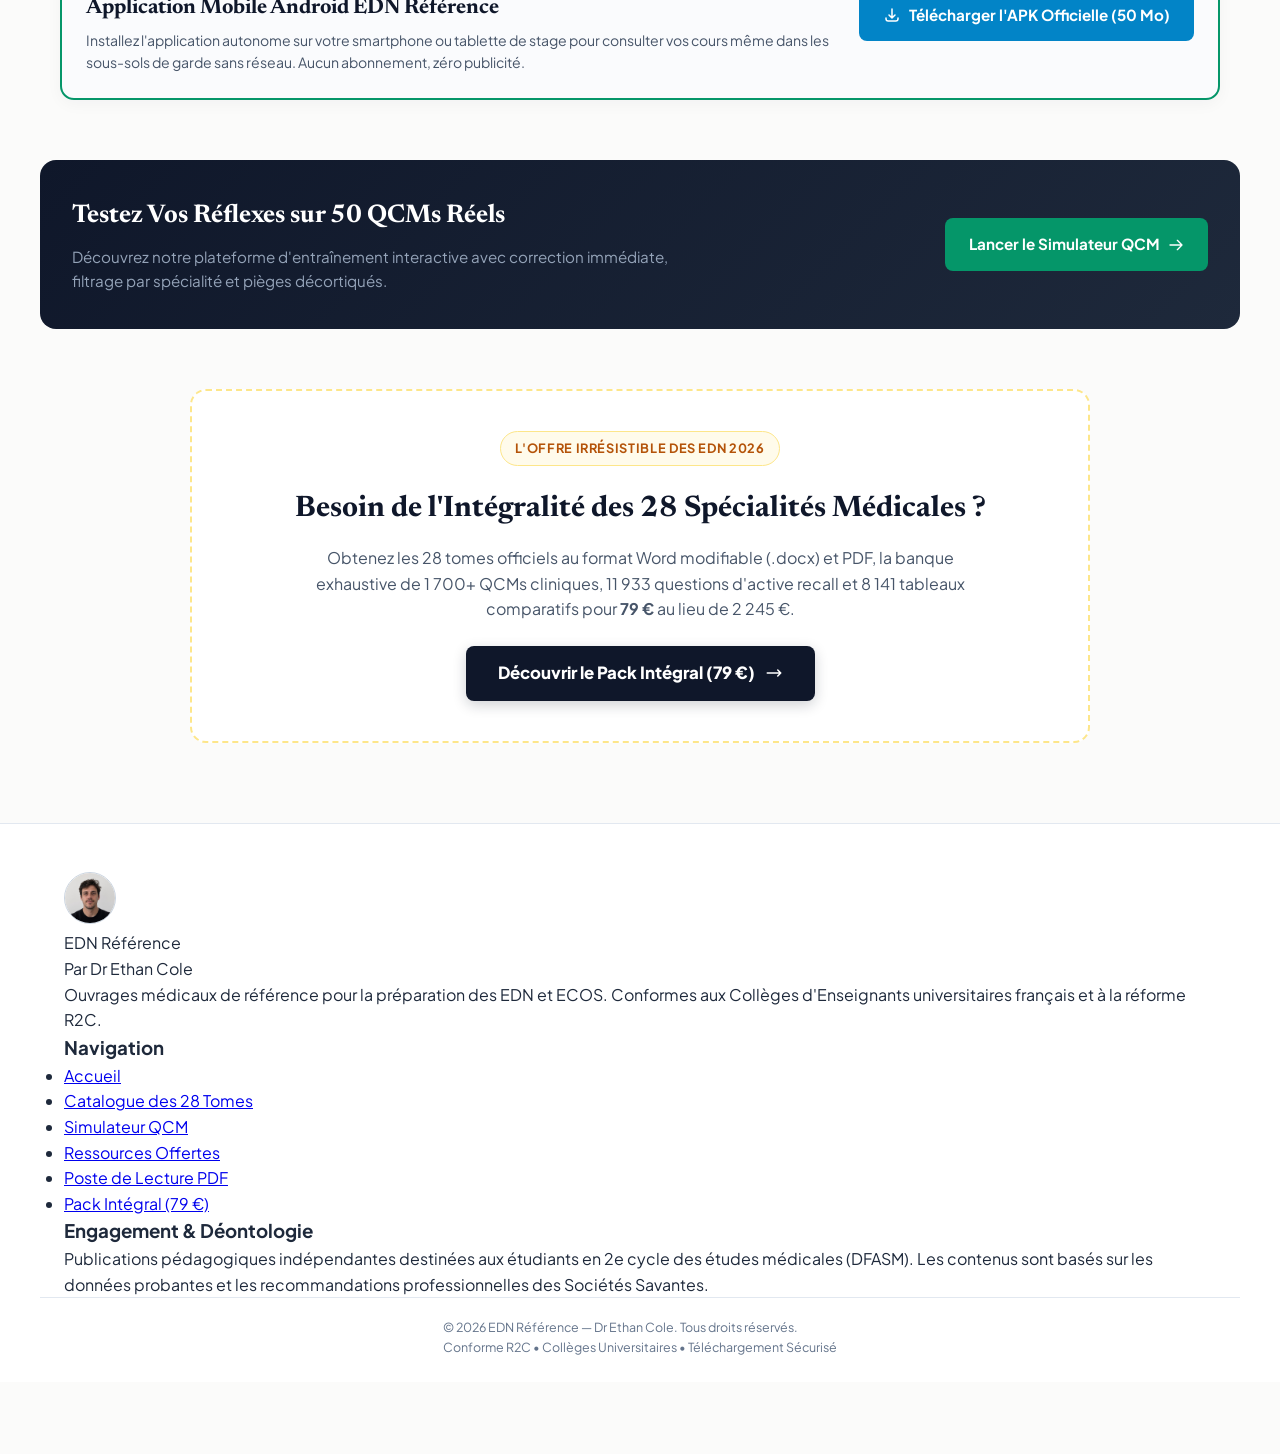
==== commit 2848ab3d: "feat: clinical workstation PDF reader, official 15 ECOS stations guide, and enriched 28 college prev" ====
--- a/gratuit.html
+++ b/gratuit.html
@@ -551,21 +551,29 @@
       </div>
     </div>
 
-    <!-- Card 6: Guide Méthodologique EDN & ECOS -->
+    <!-- Card 6: Guide Officiel 15 Stations ECOS 2026 -->
     <div class="free-card">
       <div class="free-card-body">
         <div class="free-card-tags">
-          <span class="free-tag">Méthodologie</span>
-          <span class="free-tag">Réglementation R2C</span>
-        </div>
-        <h2 class="free-card-title">Guide Méthodologique Officiel EDN & ECOS</h2>
+          <span class="free-tag tag-emerald">15 Stations Réelles</span>
+          <span class="free-tag">17 pages A4</span>
+          <span class="free-tag">Grilles 7 min</span>
+        </div>
+        <h2 class="free-card-title">Guide Officiel des 15 Stations ECOS 2026</h2>
         <p class="free-card-desc">
-          Décryptage précis des barèmes de cotation numérique (zéro à la question, cotation concordante/discordante), organisation des stations ECOS et stratégie de révision des 28 spécialités.
+          Checklists cliniques, grilles critériées d'évaluation sur 20 points, scénarios pour le patient standardisé, minutage tactique (1 min consigne, 5 min examen, 1 min synthèse) et les 3 pièges éliminatoires sanctionnés par le jury.
         </p>
         <div class="free-card-actions">
-          <a href="Guide-Methodologique-EDN-ECOS-Offert.docx" download class="btn-free-read">
-            <svg width="16" height="16" fill="none" stroke="currentColor" stroke-width="2" viewBox="0 0 24 24"><path stroke-linecap="round" stroke-linejoin="round" d="M4 16v1a3 3 0 003 3h10a3 3 0 003-3v-1m-4-4l-4 4m0 0l-4-4m4 4V4"/></svg>
-            Télécharger le Guide (.docx)
+          <a href="reader.html?doc=Guide-Officiel-Stations-ECOS-2026.pdf" class="btn-free-read">
+            <svg width="16" height="16" fill="none" stroke="currentColor" stroke-width="2" viewBox="0 0 24 24"><path stroke-linecap="round" stroke-linejoin="round" d="M12 6.253v13m0-13C10.832 5.477 9.246 5 7.5 5S4.168 5.477 3 6.253v13C4.168 18.477 5.754 18 7.5 18s3.332.477 4.5 1.253m0-13C13.168 5.477 14.754 5 16.5 5c1.747 0 3.332.477 4.5 1.253v13C19.832 18.477 18.247 18 16.5 18c-1.746 0-3.332.477-4.5 1.253"/></svg>
+            Feuilleter les Stations (Lecteur HD)
+          </a>
+          <a href="Guide-Officiel-Stations-ECOS-2026.pdf" download class="btn-free-dl" title="Télécharger le Guide PDF (17 p.)">
+            <svg width="15" height="15" fill="none" stroke="currentColor" stroke-width="2" viewBox="0 0 24 24"><path stroke-linecap="round" stroke-linejoin="round" d="M4 16v1a3 3 0 003 3h10a3 3 0 003-3v-1m-4-4l-4 4m0 0l-4-4m4 4V4"/></svg>
+            PDF (17 p.)
+          </a>
+          <a href="Guide-Methodologique-EDN-ECOS-Offert.docx" download class="btn-free-dl" title="Télécharger le Guide Word modifiable">
+            Word (.docx)
           </a>
         </div>
       </div>
